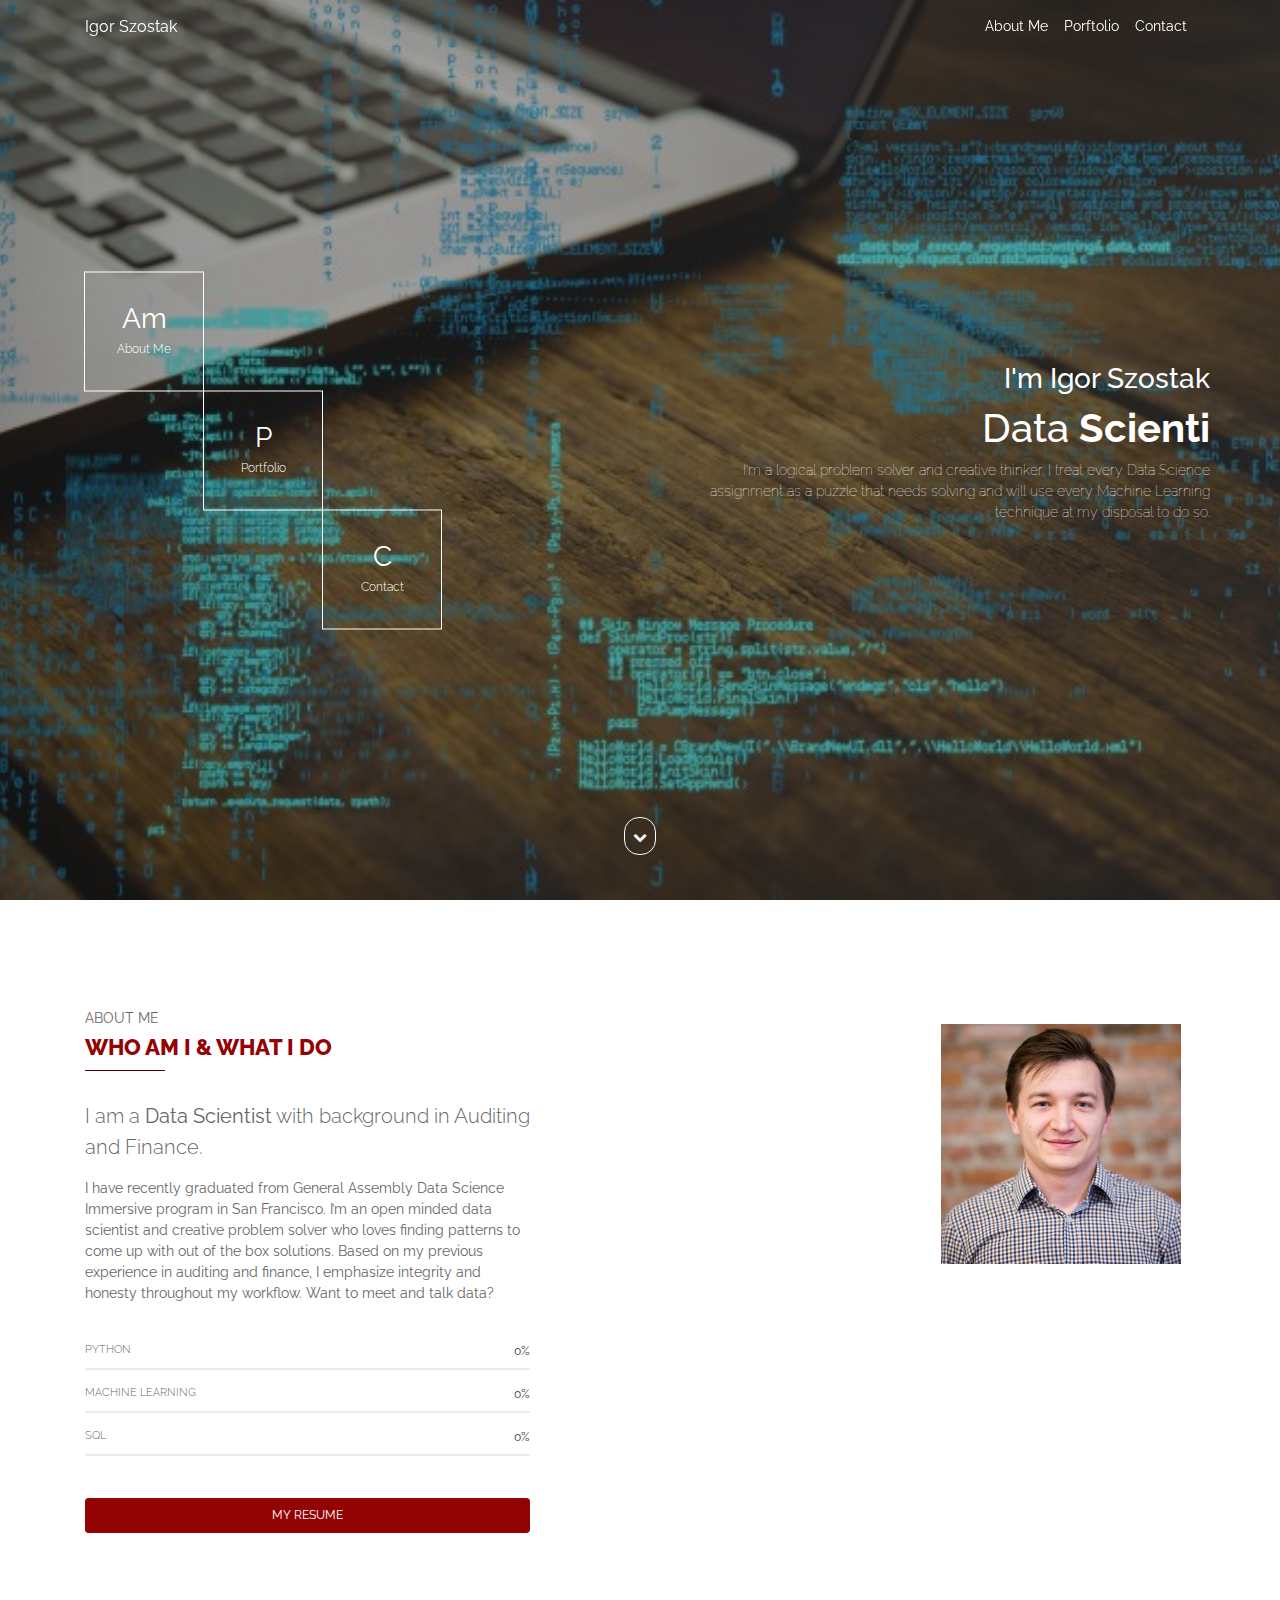
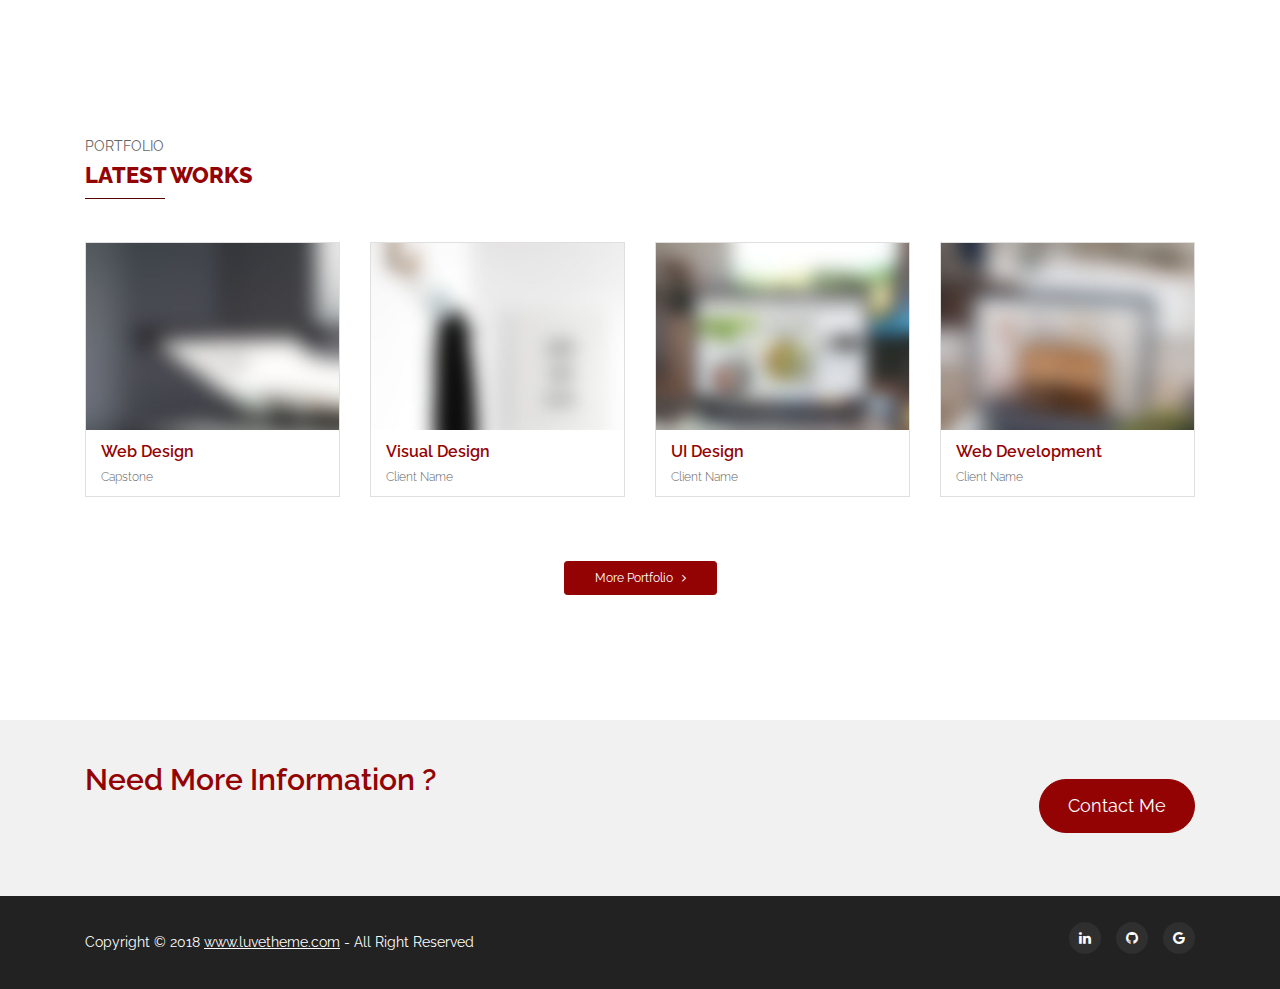
==== index.html @ becaedd1 "Initial commit" ====
<!DOCTYPE html>
<html lang="en">
    <head>
        <meta charset="utf-8">

        <!-- Always force latest IE rendering engine (even in intranet) & Chrome Frame Remove this if you use the .htaccess -->
        <meta http-equiv="X-UA-Compatible" content="IE=edge">

        <title>Homepage Personal - LUVEFOLIO</title>
        <meta name="description" content="Multipurpose Portfolio Template - Luvefolio">
        <meta name="author" content="luvetheme">

        <meta name="viewport" content="width=device-width, initial-scale=1.0">

        <!-- LOAD GOOGLE FONT -->
        <link href="https://fonts.googleapis.com/css?family=Raleway:300,500,700" rel="stylesheet">

        <!-- Load Vendor Plugin -->
        <link rel="stylesheet" href="./vendors/font-awesome/css/font-awesome.min.css" type="text/css" media="all" />
        <link rel="stylesheet" href="./vendors/lineicons/lineicons.css" type="text/css" media="all" />

        <link rel="stylesheet" href="./vendors/bootstrap/css/bootstrap.min.css" type="text/css" media="all" />
        <link rel="stylesheet" href="./vendors/owlcarousel/assets/owl.carousel.min.css" type="text/css" media="all" />
        <link rel="stylesheet" href="./vendors/owlcarousel/assets/owl.theme.default.min.css" type="text/css" media="all" />

        <!-- Main Styles -->
        <link rel="stylesheet" href="./assets/css/styles.css" type="text/css" media="all" />

        <!-- Replace favicon.ico & apple-touch-icon.png in the root of your domain and delete these references -->
        <link rel="shortcut icon" href="/favicon.ico">
        <link rel="apple-touch-icon" href="/apple-touch-icon.png">
    </head>

    <body>
        <!-- Navigation -->
        <nav class="navscroll navbar navbar-expand-lg bg-transparent fixed-top" data-bgunscroll="bg-transparent" data-bgscroll="bg-default">

            <div class="container">
                <a class="navbar-brand" href="index.html">Igor Szostak</a>
                <button class="navbar-toggler" type="button">
                    <span class="fa fa-bars"></span>
                </button>

                <div id="mainMenu" class="collapse navbar-collapse justify-content-end">
                    <ul class="navbar-nav">
                        <li class="nav-item">
                            <a href="personal-about.html" class="nav-link">About Me</a>
                        </li>

                        <!-- <li class="nav-item dropdown">
                            <a class="nav-link" href="#">Blog</a>
                            <div class="dropdown-content">
                                <ul class="submenu">
                                    <li><a href="personal-blog-grid.html">Grid</a></li>
                                    <li><a href="personal-blog-fullwidth.html">Blog Detail Fullwidth</a></li>
                                    <li><a href="personal-blog-detail.html">Blog Detail Sidebar</a></li>
                                </ul>
                            </div>
                        </li> -->
                        <li class="nav-item dropdown">
                            <a class="nav-link" href="#">Porftolio</a>
                            <div class="dropdown-content">
                                <ul class="submenu">
                                    <li><a href="personal-portfolio-grid.html">Grid</a></li>
                                    <li><a href="personal-portfolio-stock-price.html">Portfolio Detail</a></li>
                                </ul>
                            </div>
                        </li>
                        <!-- <li class="nav-item dropdown">
                            <a class="nav-link" href="#">Pages</a>
                            <div class="dropdown-content">
                                <ul class="submenu">
                                    <li><a href="personal-index.html">Developer</a></li>
                                    <li><a href="photographer-index.html">Photography</a></li>
                                    <li><a href="corporate-index">Corporate</a></li>
                                </ul>
                            </div>
                        </li> -->
                        <li class="nav-item">
                            <a href="personal-contact.html" class="nav-link">Contact</a>
                        </li>
                    </ul>

                </div>
            </div>
        </nav>
        <!-- End Navigation -->

        <div id="hero" class="static-background herohome">
            <div class="container" data-parallax="true">
                <div class="box-nav-wrapper onepage">
                    <div class="box">
                        <a href="#about">
                            <span>Am</span>
                            <span class="small">About Me</span>
                        </a>
                    </div>
                    <div class="box blank"></div>
                    <div class="box blank"></div>
                    <div class="box blank"></div>
                    <!-- <div class="box">
                        <a href="#latestblog">
                            <span>B</span>
                            <span class="small">Blog</span>
                        </a>
                    </div> -->
                    <div class="box">
                        <a href="#portfolio">
                            <span>P</span>
                            <span class="small">Portfolio</span>
                        </a>
                    </div>
                    <div class="box blank"></div>
                    <!-- <div class="box">
                        <a href="#testimonials">
                            <span>T</span>
                            <span class="small">Testimonials</span>
                        </a>
                    </div> -->
                    <div class="box blank"></div>
                    <div class="box blank"></div>
                    <div class="box">
                        <a href="personal-contact.html">
                            <span>C</span>
                            <span class="small">Contact</span>
                        </a>
                    </div>
                </div>

                <div class="hero-text">
                    <h3>I'm Igor Szostak</h3>
                    <h1>Data <strong><span class="typing" data-typed1="Scientist" data-typed2="Analyst" data-looping="1"></span></strong></h1>
                    <p>
                        I'm a logical problem solver and creative thinker. I treat every Data Science assignment
                        as a puzzle that needs solving and will use every Machine Learning technique at my disposal to do so.
                    </p>
                </div>
                <div class="scroll-down">
                    <i class="fa fa-chevron-down"></i>
                </div>

            </div>
        </div>

        <div id="about" class="section about-home">
			<div class="spacing-15"></div>
            <div class="container">
                <div class="row">
                    <div class="col-md-5">
                        <h3 class="section-title">
                            <span class="subtitle">
                                About Me
                            </span>
                            Who am i & What I Do</h3>
                        <div class="section-text">
                            <p class="highlight">
                                I am a <strong>Data Scientist</strong> with background in Auditing and Finance.
                            </p>
                            <p>
                                I have recently graduated from General Assembly Data Science Immersive program in San Francisco.
                                I’m an open minded data scientist and creative problem solver who loves finding patterns to come up
                                with out of the box solutions. Based on my previous experience in auditing and finance,
                                I emphasize integrity and honesty throughout my workflow. Want to meet and talk data?
                            </p>
                        </div>

                        <div class="specialties">

                            <div class="hello-progressbar">
                                <div class="lbl">
                                    Python
                                </div>
                                <div class="progress">
                                    <div class="progress-bar" role="progressbar" aria-valuenow="70" aria-valuemin="0" aria-valuemax="100">
                                        <span class="progress-value">0%</span>
                                    </div>
                                </div>
                            </div>

                            <div class="hello-progressbar">
                                <div class="lbl">
                                    Machine Learning
                                </div>
                                <div class="progress">
                                    <div class="progress-bar" role="progressbar" aria-valuenow="50" aria-valuemin="0" aria-valuemax="100">
                                        <span class="progress-value">0%</span>
                                    </div>
                                </div>
                            </div>

                            <div class="hello-progressbar">
                                <div class="lbl">
                                    SQL
                                </div>
                                <div class="progress">
                                    <div class="progress-bar" role="progressbar" aria-valuenow="65" aria-valuemin="0" aria-valuemax="100">
                                        <span class="progress-value">0%</span>
                                    </div>
                                </div>
                            </div>
                        </div>
                        <div class="spacing-10"></div>
                        <div class="more text-center">
                            <a href="personal-about.html" class="btn btn-primary btn-block btn-sm">MY RESUME</a>
                        </div>
                    </div>

                    <div class="col-md-7">
                        <div class="profile-image">
                            <img src="assets/images/img-profile.jpg" alt="Igor Szostak" />
                        </div>
                    </div>
                </div>
            </div>
			<div class="spacing-15"></div>
        </div>

        <!-- <div id="services" class="section services-home">
            <div class="container">
                <h3 class="section-title">
                    <span class="subtitle">
                        Services
                    </span>
                    My Expertise
                </h3>
                <div class="row">
                    <div class="col-md-3">
                        <div class="ic-with-text ic-horizontal">
                            <div class="ic-wrap">
                                <i class="icon-browser"></i>
                            </div>
                            <div class="ic-text">
                                <h5 class="ic-title">Wireframing</h5>
                                <p class="ic-description">
                                    Lorem ipsum dolLorem ipsum do amet, dolores percipitur.
                                </p>
                            </div>
                        </div>
                    </div>

                    <div class="col-md-3">
                        <div class="ic-with-text ic-horizontal">
                            <div class="ic-wrap">
                                <i class="icon-tools"></i>
                            </div>
                            <div class="ic-text">
                                <h5 class="ic-title">Design</h5>
                                <p class="ic-description">
                                    Lorem ipsum dolLorem ipsum do amet, dolores percipitur.
                                </p>
                            </div>
                        </div>
                    </div>


                    <div class="col-md-3">
                        <div class="ic-with-text ic-horizontal">
                            <div class="ic-wrap">
                                <i class="icon-laptop"></i>
                            </div>
                            <div class="ic-text">
                                <h5 class="ic-title">Programming</h5>
                                <p class="ic-description">
                                    Lorem ipsum dolLorem ipsum do amet, dolores percipitur.
                                </p>
                            </div>
                        </div>
                    </div>

                    <div class="col-md-3">
                        <div class="ic-with-text ic-horizontal">
                            <div class="ic-wrap">
                                <i class="icon-linegraph"></i>
                            </div>
                            <div class="ic-text">
                                <h5 class="ic-title">Optimization</h5>
                                <p class="ic-description">
                                    Lorem ipsum dolLorem ipsum do amet, dolores percipitur.
                                </p>
                            </div>
                        </div>
                    </div>
                </div>
            </div>
        </div> -->

        <div id="portfolio" class="section portfolio-home">
            <div class="container">
                <h3 class="section-title">
                    <span class="subtitle">
                        Portfolio
                    </span>
                    Latest Works
                </h3>
                <div class="spacing-10"></div>
                <div class="row">
                    <div class="col-md-3">
                        <div class="portfolio-item">
                            <div class="card">
                                <div class="card-img-top">
                                    <img src="assets/images/portfolio/portfolio-1.jpg"  alt="Your Project Name" />
                                    <div class="card-overlay">
                                        <a href="https://github.com/bliskonieba/bliskonieba.github.io/blob/master/Technical%20report.ipynb" class="btn btn-rounded btn-default btn-sm"><i class="fa fa-link"></i></a>
                                    </div>
                                </div>

                                <div class="card-body">
                                    <div class="card-title"><a href="#">Web Design</a></div>
                                    <div class="card-subtitle">Capstone</div>
                                </div>

                            </div>
                        </div>
                    </div>
                    <div class="col-md-3">
                        <div class="portfolio-item">
                            <div class="card">
                                <div class="card-img-top">
                                    <img src="assets/images/portfolio/portfolio-2.jpg"  alt="Your Project Name" />
                                    <div class="card-overlay">
                                        <a href="#" class="btn btn-rounded btn-default btn-sm"><i class="fa fa-link"></i></a>
                                    </div>
                                </div>

                                <div class="card-body">
                                    <div class="card-title"><a href="#">Visual Design</a></div>
                                    <div class="card-subtitle">Client Name</div>
                                </div>

                            </div>
                        </div>
                    </div>
                    <div class="col-md-3">
                        <div class="portfolio-item">
                            <div class="card">
                                <div class="card-img-top">
                                    <img src="assets/images/portfolio/portfolio-3.jpg"  alt="Your Project Name" />
                                    <div class="card-overlay">
                                        <a href="#" class="btn btn-rounded btn-default btn-sm"><i class="fa fa-link"></i></a>
                                    </div>
                                </div>

                                <div class="card-body">
                                    <div class="card-title"><a href="#">UI Design</a></div>
                                    <div class="card-subtitle">Client Name</div>
                                </div>

                            </div>
                        </div>
                    </div>
                    <div class="col-md-3">
                        <div class="portfolio-item">
                            <div class="card">
                                <div class="card-img-top">
                                    <img src="assets/images/portfolio/portfolio-4.jpg"  alt="Your Project Name" />
                                    <div class="card-overlay">
                                        <a href="#" class="btn btn-rounded btn-default btn-sm"><i class="fa fa-link"></i></a>
                                    </div>
                                </div>

                                <div class="card-body">
                                    <div class="card-title"><a href="#">Web Development</a></div>
                                    <div class="card-subtitle">Client Name</div>
                                </div>
                            </div>
                        </div>
                    </div>
                </div>
                <div class="spacing-20"></div>
                <div class="d-flex justify-content-center">
                    <a href="" class="btn btn-primary btn-sm">More Portfolio &nbsp; <i class="fa fa-angle-right"></i></a>
                </div>
            </div>
        </div>

        <!-- <div id="fact" class="section section-bg-image funfactbackground">
            <div class="container">
                <div class="row">
                    <div class="col-md-3 col-6">
                        <div class="fact-item">
                            <div class="factnum">
                                3200
                            </div>
                            <div class="factlbl">
                                Projects Done
                            </div>
                        </div>
                    </div>
                    <div class="col-md-3 col-6">
                        <div class="fact-item">
                            <div class="factnum">
                                3200
                            </div>
                            <div class="factlbl">
                                Happy Clients
                            </div>
                        </div>
                    </div>
                    <div class="col-md-3 col-6">
                        <div class="fact-item">
                            <div class="factnum">
                                420
                            </div>
                            <div class="factlbl">
                                Playing Dota
                            </div>
                        </div>
                    </div>
                    <div class="col-md-3 col-6">
                        <div class="fact-item">
                            <div class="factnum">
                                198
                            </div>
                            <div class="factlbl">
                                Cup of Coffee
                            </div>
                        </div>
                    </div>
                </div>
            </div>
        </div> -->


        <!-- <div id="testimonials" class="section">
            <div class="container">
                <h3 class="section-title text-center">
                    <span class="subtitle">
                        Testimonials
                    </span>
                    What People Say About Me ?
                </h3>
                <div class="row">
                    <div class="col-md-12">
                        <div class="t-wrapper">
                            <div class="t-slide owl-carousel owl-theme">
                                <div class="t-item">
                                    <figure class="t-avatar">
                                        <img src="assets/images/testimonials/avatar1.jpg" alt="Testimonial" />
                                    </figure>

                                    <blockquote>
                                        <p>
                                            Sed ut perspiciatis unde omnis iste natus error sit voluptatem accusantium doloremque laudantium,
                                            totam rem aperiam, eaque ipsa quae ab illo inventore veritatis et quasi architecto beatae vitae.
                                        </p>
                                    </blockquote>

                                    <div class="t-desc">
                                        <span class="t-name">Don Jone</span> -
                                        <a href="#">Company</a>
                                    </div>
                                </div>
                                <div class="t-item">
                                    <figure class="t-avatar">
                                        <img src="./assets/images/testimonials/avatar2.jpg" alt="Testimonial" />
                                    </figure>
                                    <blockquote>
                                        <p>
                                            Dicta sunt explicabo.
                                            Nemo enim ipsam voluptatem quia voluptas sit aspernatur aut odit aut fugit.
                                        </p>
                                    </blockquote>

                                    <div class="t-desc">
                                        <span class="t-name">Dwayn Han</span> -
                                        <a href="#">Company</a>
                                    </div>
                                </div>
                                <div class="t-item">
                                    <figure class="t-avatar">
                                        <img src="./assets/images/testimonials/avatar3.jpg" alt="Testimonial" />
                                    </figure>
                                    <blockquote>
                                        <p>
                                            nisi ut aliquid ex ea commodi consequatur? Quis autem vel eum iure reprehenderit qui
                                            in ea voluptate velit esse quam nihil molestiae consequatur,
                                            vel illum qui dolorem eum fugiat quo voluptas nulla pariatur
                                        </p>
                                    </blockquote>

                                    <div class="t-desc">
                                        <span class="t-name">Katrene J</span> -
                                        <a href="#">Company</a>
                                    </div>
                                </div>
                                <div class="t-item">
                                    <figure class="t-avatar">
                                        <img src="./assets/images/testimonials/avatar4.jpg" alt="Testimonial" />
                                    </figure>
                                    <blockquote>
                                        <p>
                                            architecto beatae vitae dicta sunt explicabo. Nemo enim ipsam voluptatem
                                            quia voluptas sit aspernatur aut odit aut fugit,
                                            sed quia consequuntur magni.
                                        </p>
                                    </blockquote>

                                    <div class="t-desc">
                                        <span class="t-name">Jane Dre</span> -
                                        <a href="#">Company</a>
                                    </div>
                                </div>
                                <div class="t-item">
                                    <figure class="t-avatar">
                                        <img src="./assets/images/testimonials/avatar5.jpg" alt="Testimonial" />
                                    </figure>
                                    <blockquote>
                                        <p>
                                            sed quia non numquam eius modi tempora incidunt ut labore et
                                            dolore magnam aliquam quaerat voluptatem. Ut enim ad minima veniam.
                                        </p>
                                    </blockquote>
                                    <div class="t-desc">
                                        <span class="t-name">Hayek S</span> -
                                        <a href="#">Company</a>
                                    </div>
                                </div>
                            </div>
                        </div>
                    </div>
                </div>
            </div>
        </div> -->

        <!-- <div id="latestblog" class="section">
            <div class="container">
                <h3 class="section-title">
                    <span class="subtitle">
                        Blog
                    </span>
                    Journal &amp; Tutorials
                </h3>
                <div class="spacing-15"></div>
                <div class="row">
                    <div class="col-md-4">
                        <div class="article-item">
                            <div class="card">
                                <div class="card-img-top">
                                    <img src="./assets/images/blog/blog1.jpg" alt="Title Blog"  />
                                </div>
                                <div class="card-body">
                                    <div class="card-title">
                                        <a href="personal-blog-detail.html">10 Tips For Better UI Design</a>
                                    </div>
                                    <div class="card-text">
                                        Lorem Ipsum is simply dummy text of the printing and typesetting industry. Lorem Ipsum standard dummy
                                    </div>
                                    <div class="card-meta">
                                        <div class="card-date-article">
                                            <i class="fa fa-calendar"></i>
                                            February 5, 2018
                                        </div>
                                        <div class="card-category-article">
                                            <a href="#"> <i class="fa fa-folder-open"></i> Journal</a>
                                        </div>
                                    </div>
                                </div>
                            </div>
                        </div>
                    </div>
                    <div class="col-md-4">
                        <div class="article-item">
                            <div class="card">
                                <div class="card-img-top">
                                    <img src="./assets/images/blog/blog2.jpg" alt="Title Blog" />
                                </div>
                                <div class="card-body">
                                    <div class="card-title">
                                        <a href="personal-blog-detail.html">How To Build Stunning Website</a>
                                    </div>
                                    <div class="card-text">
                                        Lorem Ipsum is simply dummy text of the printing and typesetting industry. Lorem Ipsum standard dummy
                                    </div>
                                    <div class="card-meta">
                                        <div class="card-date-article">
                                            <i class="fa fa-calendar"></i>
                                            February 5, 2018
                                        </div>
                                        <div class="card-category-article">
                                            <a href="#"> <i class="fa fa-folder-open"></i> Tutorial</a>
                                        </div>
                                    </div>
                                </div>
                            </div>
                        </div>
                    </div>
                    <div class="col-md-4">
                        <div class="article-item">
                            <div class="card">
                                <div class="card-img-top">
                                    <img src="./assets/images/blog/blog3.jpg" alt="Title Blog" />
                                </div>
                                <div class="card-body">
                                    <div class="card-title">
                                        <a href="personal-blog-detail.html">Wireframing Tools For Designer</a>
                                    </div>
                                    <div class="card-text">
                                        Lorem Ipsum is simply dummy text of the printing and typesetting industry. Lorem Ipsum standard dummy
                                    </div>
                                    <div class="card-meta">
                                        <div class="card-date-article">
                                            <i class="fa fa-calendar"></i>
                                            February 5, 2018
                                        </div>
                                        <div class="card-category-article">
                                            <a href="personal-blog-detail.html"> <i class="fa fa-folder-open"></i> Journal</a>
                                        </div>
                                    </div>
                                </div>
                            </div>
                        </div>
                    </div>
                </div>
                <div class="spacing-15"></div>
                <div class="d-flex justify-content-center">
                    <a href="personal-blog-grid.html" class="btn btn-primary btn-sm">More Blog &nbsp; <i class="fa fa-angle-right"></i></a>
                </div>

            </div>
        </div> -->
        <div id="footer">
            <div class="cta-section">
                <div class="container">
                    <div class="cta-text">
                        <h3 class="cta-title">
                            Need More Information ?
                        </h3>
                        <p class="cta-desc">

                        </p>
                    </div>
                    <div class="cta-action">
                        <a href="personal-contact.html" class="btn btn-rounded btn-primary btn-lg"> Contact Me</a>
                    </div>
                </div>
            </div>
            <div class="bottom-footer">
                <div class="container">
                    <div class="row">
                        <div class="col-md-6">
                            <p class="copyright">
                                Copyright &copy; 2018 <a href="http://www.luvetheme.com">www.luvetheme.com</a> - All Right Reserved
                            </p>
                        </div>
                        <div class="col-md-6 d-flex justify-content-end">
                            <ul class="social">
                                <li><a href="https://www.linkedin.com/in/igor-szostak/"><i class="fa fa-linkedin"></i></a>
                                <li><a href="https://github.com/bliskonieba"><i class="fa fa-github"></i></a>
                                <li><a href="mailto:igor.szostak@gmail.com"><i class="fa fa-google"></i></a>
                            </ul>
                        </div>
                    </div>
                </div>
            </div>
        </div>

        <script src="./vendors/jquery-3.2.1.min.js"></script>
        <script src="./vendors/bootstrap/js/bootstrap.min.js"></script>
        <script src="./vendors/jquery.waypoints.min.js"></script>
        <script src="./vendors/jquery.counterup.min.js"></script>
        <script src="./vendors/owlcarousel/owl.carousel.min.js"></script>
        <script src="./vendors/typed.js"></script>
        <script src="./assets/js/luvefolio.js"></script>

    </body>
</html>
---- assets/css/styles.css ----
/*
 * The Portfolio - Minimal HTML Portfolio Template
 * Version : 1.0.0
 * Author : luvetheme

 STYLE INDEX
 * 1. GENERAL STYLE
 *      1.1 Spacing & Margin
 *      1.2 Button Styles
 * 2. NAVIGATION
 * 3. HERO IMAGE BANNER
 * 4. SECTION 
 * 5. UTILITY (Progress Bar, Tabs, Cards, Form Control)
 * 6. FUN FACT
 * 7. TESTIMONIAL
 * 8. Portfolio & Article Grid 
 *      8.1 Portfolio Nav Filter
 * 9. PAGE
 *      9.1 Milestones Slideshow
 * 10. SIDEBAR
 * 11. FOOTER
 */


/* 1. GENERAL */
html{
    position:relative;
    min-height:100%;
}

body{	
    font-size:14px;
    font-family:"Raleway", sans-serif;
    -webkit-font-smoothing: antialiased;
    -moz-osx-font-smoothing: grayscale;
    color:#666666;
    margin-bottom:309px;
}
a{	
    color:#930303;
    transition:all .3s ease-in-out;
}
a:hover{
    text-decoration:none !important;
    color:#550101;
}

.more{
    margin-top:15px;
    margin-bottom:15px;
}


/* 1.1 Spacing & Margin */
[class^="spacing-"], [class*="spacing-"]{
    display:block;
    clear:both;
}
.spacing-5{
    padding:5px;
}
.spacing-10{
    padding:10px;
}

.spacing-15{
    padding:15px;
}

.spacing-20{
    padding:20px;
}

.spacing-25{
    padding:25px;
}

/* 1.2 Button Styles */
.btn{
    outline:none;
    border-color:transparent;
    padding:7px 19px;
    font-weight:400;
    margin-bottom:5px;
}

.btn-link.primary{
    color:#930303;
}
.btn-primary{
    background-color:#930303;
    border-color:#930303;
}
.btn-primary:hover,
.btn-primary:active,
.btn-primary:focus,
.btn-primary:active:focus,
.btn-primary.active{
    background-color:#550101 !important;
    border-color:#550101;
}

.btn-sm{
    padding:.45rem 1.875rem;
    font-size:.75rem;
}
.btn-lg{
    padding:.75rem 1.75rem;
    font-size:1.15rem;
}
.btn-default{
    background-color:#FFFFFF;
    color:#666666;
}
.btn-default:hover,
.btn-default:active,
.btn-default:focus,
.btn-default:active:focus,
.btn-default.active{
    background-color:#e0e0e0;
    border-color:#e0e0e0;
    color:#930303;
}
.btn-rounded{
    border-radius:30px;
}
.bnt.disabled, 
.owl-prev.disabled, 
.owl-next.disabled{
    border-color:#646464 !important;
    color:#646464 !important;
    pointer-events: none !important;
}

/* 2. NAVIGATION */
.navscroll{
    transition:all .1s ease-in;
    -webkit-transition:all .1s ease-in;
}
.navbar-nav.bg-transparent{
    padding:15px;
}
.navbar .navbar-brand, 
.navbar .navbar-brand:focus, 
.navbar .navbar-brand:hover{
    color:#FFFFFF;
    font-size:.975rem;
}
.navbar-toggler{
    color:#FFF;
}
.navbar-nav .nav-link{
    color:#FFFFFF;
    box-sizing:border-box;
    position:relative;
}
.navbar-nav .nav-link:after{
    content:" ";
    position:absolute;
    bottom:0;
    left:0;
    width:100%;
    height:1px;
    display:block;	
    transition:transform .3s ease-in-out;
    transform:scaleX(0);
    -webkit-transform:scaleX(0);
    transform-origin:0 50%;
}
.navbar-nav .nav-link.disabled{
    color:#f5f5f5;
}
.navbar-nav .nav-item:not(.dropdown) .nav-link:hover:after{
    background-color:#FFFFFF;
    transform:scaleX(1);
    -webkit-transform:scaleX(1);
}
.navbar-nav .nav-item.dropdown{
    position:relative;
}
.navbar-nav .nav-item.dropdown .dropdown-content {
    position:absolute;	
    display:none;
    left:0;
    padding-top:1em;
}

.navbar-nav .nav-item.dropdown .dropdown-content  .submenu{	
    padding-left:0;
    list-style:none;
    min-width:180px;
    background-color:#FFFFFF;
    border-top:2px solid #550101;	
}

.navbar-nav .nav-item.dropdown .dropdown-content >.submenu > li{
    display:block;
}
.navbar-nav .nav-item.dropdown .dropdown-content > .submenu > li > a{
    padding:10px;
    display:block;
}
.navbar-nav .nav-item.dropdown .dropdown-content > .submenu > li > a:hover{
    background-color:#550101;
    color:#FFFFFF;
}

.navbar-nav .nav-item.dropdown:hover > .dropdown-content{
    display:block;
}
.navbar-nav.isScroll{

}
.navbar.with-shadow{
    -webkit-box-shadow: 0px 2px 7px -3px rgba(0,0,0,0.25);
    box-shadow: 0px 2px 7px -3px rgba(0,0,0,0.25);
}

.navbar.bg-default{
    border:none;	
    background-color:rgba(147, 3, 3, 1);
}
.navbar.isScroll{
    padding:15px; 
}
.navbar.bg-default .navbar-brand,
.navbar.bg-default .navbar-brand:focus,
.navbar.bg-default .navbar-brand:hover{
    color:#FFFFFF;
}
.navbar.bg-default  .navbar-nav .nav-link{
    color:#FFFFFF !important;
}

/* 3. HERO IMAGE BANNER */
#hero{
    width:100vw;
    height:100vh;
    max-height:1170px;
    position:relative;
    width:100%;
    overflow:hidden;
}
#hero:before{
    content:"";
    position:absolute;
    width:100%;
    height:100%;
    top:0;
    left:0;
    z-index:3;
    background-color:rgba(0,0,0,0.350);
}
#hero > .container{
    position:relative;
    height:100%;
    z-index:5;
}
#hero.static-background{
    background-size:cover;
    background-repeat:no-repeat;
    background-position: 50% 0;    
    transition: 0s linear;
    transition-property: background-position;
    -webkit-transition-property:background-position;
}
#hero .hero-text{
    position:absolute;
    right:0;
    top:50%;
    transform:translateY(-50%);
    -webkit-transform:translateY(-50%);
    max-width:520px;
    text-align:right;
    color:#FFF;
    z-index:5;
}
#hero .hero-text p{
    font-weight:100;
}
#hero .hero-text h1{
    margin-top:0;
}
#hero .scroll-down{
    width:32px;
    height:38px;
    line-height:38px;
    border-radius:15px;
    border:1px solid #FFFFFF;
    color:#FFFFFF;
    text-align:center;
    position:absolute;
    left:0;
    right:0;
    margin-left:auto;
    margin-right:auto;
    bottom:5%;
    z-index:5;	
}
#hero.hero-page{
    max-height:280px;
}
#hero.hero-page .hero-text{
    position:absolute;
    left:0;
    width:100%;
    max-width:1170px;
    text-align:left;
    padding-left:15px;
    padding-right:15px;
}

#hero.herohome, #hero.hero-page{
    background-image:url(../images/hero-image.jpg);
}

ul.breadcrumbs{
    list-style:none;
    padding-left:0;
    margin-bottom:0;
    color:#F5F5F5;
}

ul.breadcrumbs > li{
    display:inline-block;
    padding-right:5px;
    padding-top:5px;
    padding-bottom:10px;
    vertical-align:middle;
    font-weight:300;
}
ul.breadcrumbs > li > a{
    color:#F5F5F5;
}
.box-nav-wrapper{
    position:absolute;
    max-width:360px;
    top:50%;
    transform:translateY(-50%);
    -webkit-transform:translateY(-50%);
    z-index:5;
}
.box-nav-wrapper > .box{
    border:1px solid #FFF;
    width:120px;
    height:120px;
    float:left;
    box-sizing:border-box;
    margin-left:-1px;
    margin-bottom:-1px;
    position:relative;
}
.box-nav-wrapper > .box:not(.blank):after{
    content:"";
    position:absolute;
    top:0;
    left:0;
    width:100%;
    height:100%;
    background-color:rgba(255,255,255,.5);	
    transform:scaleX(0);
    -webkit-transform:scaleX(0);	
    transform-origin: 50%;
    -webkit-transform-origin: 50%;	
    transition:transform .3s ease-in-out;	
    -webkit-transition:transform .3s ease-in-out;	
    z-index:-1;
}
.box-nav-wrapper > .box:not(.blank):hover:after{
    transform:scaleX(1);
    -webkit-transform:scaleX(1);
}
.box-nav-wrapper > .box.blank{
    border-color:transparent;
}
.box-nav-wrapper > .box > a{
    box-sizing:border-box;
    display:block;
    color:#FFF;
    padding-top:1.8em;
    text-align:center;
    height:100%;
    position:relative;
}

.box-nav-wrapper > .box > a > span{
    display:block;
}
.box-nav-wrapper > .box > a > span:first-child{
    font-size:28px;
}
.box-nav-wrapper > .box > a > span:last-child{
    font-weight:300;
    font-size:12px;
}

/* 4. SECTION */
.highlight{
    font-weight:300;
    font-size:1.275rem;
    margin-bottom:15px;
    margin-top:15px;
}
.section{
    padding:5rem 0;
}
.section-title{
    font-size:1.375rem;
    font-weight:800;
    text-transform:uppercase;
    color:#930303;
    padding-bottom:15px;
}
.section-title .subtitle{
    display:block;
    font-size:.65em;
    color:#666666;
    font-weight:400;
    margin-bottom:7px;
}
.section-title:after{
    content:"";
    margin-top:.45em;
    display:block;
    height:1px;
    max-width:80px;			
    background: rgba(85,1,1,1);
}
.section-title.text-center:after{
    margin:0 auto;
    margin-top:.45em;
}
.section.section-bg-image{
    background-size:cover;
    background-attachment:fixed;
    background-repeat:no-repeat;
    background-position:50% 50%;
}

.profile-image{
    padding:.875rem;
    display:flex;
    -webkit-box-pack: end;
    -ms-flex-pack: end;
    justify-content: flex-end;
}
.profile-image > img{
    max-width:100%;
    display:block;
}
#about .specialties{
    padding:.5em 0;
}
#services.services-home .section-title{
    margin-bottom:1em;
    margin-top:1em;
}
#services.services-home, #fact, #testimonials.section{
    background-color:#f1f1f1;
}
#fact.section{
    padding:2.5em 0;
}

.funfactbackground{
    background-image:url(../images/fact-background.jpg);
}
/* 5. UTILITY */
/* 5.1 PROGRESS BAR */
.hello-progressbar{
    margin-top:15px;
    position:relative;

}
.hello-progressbar .progress{
	height:2px;
}
.hello-progressbar .lbl{
    text-transform:uppercase;
    font-size:.6750rem;
    font-weight:300;
    margin-bottom:10px;
}
.hello-progressbar .progress-bar{
    background-color:rgb(147, 3, 3);
    transition-duration: .8s; 
    -webkit-transition-duration: .8s; 
    width:0;
}
.hello-progressbar .progress-bar > span{
    position:absolute;
    right:0;
    top:0;
    color:#33312d;
}

/* 5.2 Icon Text */
.ic-with-text{
    position:relative;
    margin-bottom:15px;
    border-radius:5px;

}
.ic-with-text.ic-horizontal{
    padding:15px 10px;
    transition:transform .3s ease-in-out, box-shadow .5s ease-in-out;
}

.ic-with-text.ic-horizontal .ic-wrap{
    top:15px;
    left:5px;
}

.ic-with-text .ic-wrap{
    max-width:60px;
    width:100%;
    font-size:28px;
    position:absolute;
    left:0;
    top:0;
    text-align:center;
    color:#930303;
}

.ic-with-text .ic-text .ic-title{
    font-size:18px;
    display:block;
    vertical-align:middle;
    padding:.375em 0;
    margin-bottom:10px;
    font-weight:400;
}
.ic-with-text .ic-text .ic-description{
    font-size:14px;
    font-weight:300;

}
.ic-with-text .ic-text{
    padding-left:3.775em;
}


/* 5.3 Cards */
.card{
    border-radius:0;
    overflow:hidden;
}
.card-img-top{
    border-radius:0;
}
.card-img-top > img{
    max-width:100%;
    display:block;
    border-radius:0;
}

/* 5.4 FORM CONTROL */
.form-control{
    border-radius:0;
    -webkit-border-radius:0;
    font-size:12px;
    border-color:transparent;
    border-bottom:1px solid #a1a1a1;
}
.input-group .btn{
    margin-bottom:0 !important;
}

.form-control:focus,
.form-control:active,
.form-control.active,
.btn:active, .btn:focus, .btn.active{
    box-shadow: none !important;

}
.form-control:focus,
.form-control:active,
.form-control.active{

    border-color:transparent;
    border-bottom-color:#930303 !important;

}
.form-control:focus + .input-group-append > .btn,
.form-control:focus + .input-group-append > .btn:hover,
.form-control:focus + .input-group-append > .btn:active,
.form-control:focus + .input-group-append > .btn:focus{
    color:#930303 !important;
    border-bottom-color:#930303 !important;
}
.input-group .input-group-append .btn{
    background-color:transparent;
    border-color:transparent;
    border-bottom-color: #a1a1a1;
    border-bottom-right-radius: 0;
    border-top-right-radius: 0;
    color:#a1a1a1;
}
.input-group .input-group-append .btn:hover,
.input-group .input-group-append .btn:active,
.input-group .input-group-append .btn:focus{
    background-color:transparent !important;
    border-color:transparent !important;
    color:#930303;
    border-bottom-color: #a1a1a1 !important;
}

/* 5.5 Pagination */
#pagination{
    padding:1.5em;
}

ul.pagination > li{
    margin-left:5px;
    margin-right:5px;
}
ul.pagination > li > a.page-link{
    border-radius:50% !important;
    -webkit-border-radius:50% !important;
    width:32px;
    height:32px;
    padding:0;
    text-align:center;
    line-height:30px;
    color:#930303;
    border-color:#930303;
}	

/* Owl Carousel */
.owl-theme .owl-nav [class*="owl-"]{
    background-color:transparent;
    width:32px;
    height:32px;
    border:1px solid #930303;
    color:#930303;
}
.owl-theme .owl-nav [class*="owl-"]:hover{
    color:#FFFFFF;
    border-color:1px solid #550101;
    background-color:#550101;
}

.owl-item .portfolio-item  > .card:hover,  .owl-item .article-item > .card:hover{
    box-shadow:none !important;
}

/* 6. Fun Fact */
.fact-item{
    text-align:center;
    padding:1.5em;
    color:#F3f3f3;
}
.fact-item .factnum{
    font-size:2.75rem;
    font-weight:600;
    line-height:1.975em;
}
.fact-item .factlbl{
    font-weight:300;
    font-size:.95rem;
}



/* 7. TESTIMONIAL */
.t-wrapper{
    padding:1.5em 0;
    max-width:720px;
    width:100%;
    margin:0 auto;
}
.t-item{
    padding:1em;
    position:relative;
    text-align:center;
}
.t-item blockquote{
    padding:1.5rem;
    display:block;
    font-size:1.1rem;
    position:relative;
}
.t-item blockquote p{
    margin-bottom:0;
}

.t-item .t-avatar{
    width:80px;
    height:80px;
    overflow:hidden;
    border-radius:50%;
    margin:0 auto;
}
.t-item .t-name{
    font-weight:600;
}


/* 8. Portfolio & Article Grid */
.portfolio-item, .article-item{
    margin-bottom:1.5rem;
}

.portfolio-item  > .card, .article-item > .card{
    position:relative;
    transition:box-shadow .3s ease-in-out;
    -webkit-transition:box-shadow .3s ease-in-out;
}

.portfolio-item  > .card .card-img-top{
    position:relative;
    overflow:hidden;
    display:block;
}

.portfolio-item  > .card:hover,  .article-item > .card:hover{
    -webkit-box-shadow: 0px 0px 38px -12px rgba(0,0,0,0.41);
    -moz-box-shadow: 0px 0px 38px -12px rgba(0,0,0,0.41);
    box-shadow: 0px 0px 38px -12px rgba(0,0,0,0.41); 
}

.portfolio-item  > .card .card-overlay{
    position:absolute;
    height:100%;
    width:100%;
    top:0;
    left:0;	
    background-color:rgba(0,0,0,0);
    z-index:3;
    opacity:0;
    transition:all .3s ease-in-out;
    -webkit-transition:all .3s ease-in-out;
    text-align:center;
}

.portfolio-item  > .card:hover .card-overlay{
    opacity:1;
    background-color:rgba(0,0,0,.5);
}

.portfolio-item  > .card .card-overlay .btn{
    position:absolute;	
    opacity:0;
    left:0;
    right:0;
    margin-left:auto;
    margin-right:auto;
    display:block;
    width: 32px;
    height:32px;
    top:50%;
    padding:0;
    line-height:32px;
    text-align:center;
    transform:translateY(0);
    -webkit-transform:translateY(0);	

    border-radius:50%;
    transition:all .3s ease-in-out;
    -webkit-transition:all .3s ease-in-out;
}
.portfolio-item > .card:hover .card-overlay .btn{	
    transform:translateY(-75%);
    -webkit-transform:translateY(-75%);
    opacity:1;
}
.portfolio-item  >.card .card-body{
    position:absolute;
    bottom:0;
    width:100%;
    padding:10px 15px;
    background-color:#FFFFFF;
    z-index:5;
}
.portfolio-item  >.card .card-body > .card-title{
    margin-bottom:10px;
    font-size:1em;
    font-weight:600;
    color:#930303;
}

.post-heading{
    margin-bottom:20px;
}



/* 8.1 Portfolio Nav Filter */
.portfolio-filter{
    list-style:none;
    padding-left:0;
    text-align:center;
    margin-bottom:1.875em;
}

.portfolio-filter > li{
    display:inline-block;
}
.portfolio-filter > li > a{
    display:block;
    padding:.675rem .275rem;
    border:1px solid #f4f4f4;
    text-transform:capitalize;
    margin-right:5px;
    margin-bottom:5px;
    text-align:center;
    min-width:120px;
}
.portfolio-filter > li > a:hover{
    border-color:#550101;
    background-color:#550101;
    color:#FFFFFF;
}
.portfolio-slideshow{
    margin-bottom:15px;
}
.portfolio-slideshow.owl-carousel .owl-nav > *{
    position:absolute;
}
.portfolio-slideshow.owl-carousel .owl-nav > .owl-prev{
    left:0;
}
.portfolio-slideshow.owl-carousel .owl-nav > .owl-next{
    right:0;
}

.portfolio-slideshow.owl-carousel .owl-dots{
    padding-top:15px;
}
.recent-portfolio{
    background-color:#F8F8F8;
}
.card .card-title a{
	font-size:1rem;
    color:#930303;
}
.card .card-subtitle{
	font-weight:300;
	font-size:12px;
}
.article-item > .card .card-title{
    font-size:1.375em;
    color:#930303;
    font-weight:600;
}

.article-item  .card-text{
    margin-bottom:15px;
}
.article-item .card-meta{
    margin-top:10px;
    margin-bottom:10px;
}
.article-item .card-meta > *, .post-meta > *{
    display:inline-block;
    vertical-align:middle;
    font-size:.9em;
    margin-right:15px;
    font-weight:300;
}
.article-item .card-meta i, .post-meta i{
    color:#930303;
    margin-right:3px;
}

/* NAV TABS FOR DETAIL PORTFOLIO */
.nav-tabs-v {
    border-bottom: none;
    border-right: 1px solid #ddd;
    display: -webkit-box;
    display: -ms-flexbox;
    display: flex;
    -webkit-box-orient: vertical;
    -webkit-box-direction: normal;
    -ms-flex-flow: column nowrap;
    flex-flow: column nowrap;
}

.nav-tabs-left {
    margin: 0 15px;
}

.nav-tabs-left .nav-item + .nav-item {
    margin-top: 0.25rem;
}

.nav-tabs-left .nav-link {
    -webkit-transition: border-color 0.125s ease-in;
    transition: border-color 0.125s ease-in;
    white-space: nowrap;
}

.nav-tabs-left .nav-link:hover {
    background-color: #f7f7f7;
    border-color: transparent;
}

.nav-tabs-left .nav-link.active {
    border-bottom-color: #ddd;
    border-right-color: #fff;
    border-bottom-left-radius: 0.25rem;
    border-top-right-radius: 0;
    margin-right: -1px;
}

.nav-tabs-left .nav-link.active:hover {
    background-color: #fff;
    border-color: #0275d8 #fff #0275d8 #0275d8;
}

.nav-tabs .nav-link{
    border-radius: 0;
    padding:.75rem .875rem;
}
.nav-tabs .nav-link, .nav-tabs .nav-link:focus, .nav-tabs .nav-link:hover{
    border-color:#e9ecef #e9ecef #dee2e6;
}
.nav-tabs .nav-link.active{
    border-color:#dee2e6 #dee2e6 #fff;
    font-weight:bold;
}

.tab-inner-content{
    padding:.875em;

}
.tab-content{
    border-width:1px;
    border-style: solid;
    border-color: #fff #dee2e6 #dee2e6;
}
.tab-inner-content ul{
    list-style:none;
    padding-left:0;
}

/* 9. PAGE */
.page-wrapper{
    padding:3em 0;
}

.page-content{
    margin-bottom:15px;
    padding-right:15px;
}
.page-content .post-image{
    margin-bottom:2.5em;
}
.page-content .post-image img{
    max-width:100%;
    width:100%;
    display:block;
}

.page-content .post-meta{
    display:block;
    margin-bottom:2em;
}

.page-content .post-content{
    font-size:15px;
    font-weight:300;
}
.page-content .post-content blockquote, blockquote{
    margin-top:15px;
    margin-bottom:15px;
    padding:1em 1em 1em 1.875em;
    display:block;
    font-size:1.5em;
    border-left:2px solid #930303;
}
.page-content.full-width .post-image{
    max-height:320px;
    overflow:hidden;
}

.nextprev-articles{
    padding:1.5em 0;
    border-top:1px solid #ebebeb;
    border-bottom:1px solid #ebebeb;
}

.nextprev-articles > div > span{
    display:block;
    font-weight:400;
    font-size:12px;
}

.nextprev-articles > div{
    position:relative;
    display:inline-block;
    width:48.999%;
    vertical-align:middle;
}

.nextprev-articles > div:after{
    content:" ";
    font-family:"FontAwesome";
    position:absolute;
    height:100%;
    font-size:2em;
    top:0;

}

.nextprev-articles > div.next-article{
    text-align:right;
    padding-right:2em;
}

.nextprev-articles > div.next-article:after{
    content:"\f105";
    right:0;
}
.nextprev-articles > div.prev-article{
    text-align:left;
    padding-left:2em;
}
.nextprev-articles > div.prev-article:after{
    content:"\f104";
    left:0;
}

/* 9.2 MILESTONES SLIDESHOW */

.timeline-story{
    background-color:#f8f8f8;
}

.milestones-slide.owl-carousel .owl-stage-outer{
    border-top:2px solid #ebebeb;
    padding:1em 0;

}
.milestones-slide.owl-carousel .owl-stage-outer:after{
    width:12px;
    height:12px;
}

.milestones-slide.owl-carousel .owl-item:before{
    content:"";
    position:absolute;
    top:-15px;
    height:100%;
    max-height:30px;
    width:1px;
    background:#ebebeb;
    left:0;
}
.milestones-slide.owl-carousel .owl-item:after{
    content:"";
    position:absolute;
    top:15px;
    height:100%;
    left:-5px;
    width:12px;
    height:12px;
    background-color:#ebebeb;
    border:1px solid transparent;
    border-radius:50%;
    -webkit-border-radius:50%;
}
.milestones-slide.owl-carousel .owl-item.active.center:before{
    background-color:#930303;
}
.milestones-slide.owl-carousel .owl-item.active.center:after{
    border-color:#930303;
}
.milestones-slide.owl-carousel .m-period{

    margin-bottom:15px;

}
.milestones-slide.owl-carousel .m-image{
    margin-bottom:15px;
    margin-top:15px;
}
.milestones-slide.owl-carousel .m-image img{
    width: auto !important;
    max-width:100%;
}
.milestones-slide.owl-carousel .m-item{
    opacity:.2;
    transition:opacity .3s ease-out;
    padding:10px;
    padding-left:15px;
}
.milestones-slide.owl-carousel .owl-item.active.center .m-item{
    opacity:1;
    transform:scale(1);
}

/* 10. SIDEBAR */
.sidebar .widget-area{
    padding-left:15px;
}

.widget{
    margin-bottom:25px;
    display:block;
}
.widget-title .title{
    font-size:1.675em;
    font-weight:400;
    position:relative;
    padding-bottom:10px;
    border-bottom:1px solid #ebebeb;
}

.widget-title .title:after{
    content:"";
    display:block;
    width:100%;
    max-width:80px;
    height:1px;		
    position:absolute;
    bottom:0;
    background-color:#930303;
}
.widget-body{
    margin-top:15px;
}
.widget .card{
    border-radius:0;
}
.widget.widget-profile .card-img-top{
    position:relative;
}
.widget.widget-profile .card-img-top > .btnmore{
    position:absolute;
    max-width:180px;
    left:0;
    right:0;
    margin-left:auto;
    margin-right:auto;
    bottom:-1.5em;
}
.widget.widget-profile .card-body{
    margin-top:1.2em;
    text-align:center;
}

.widget-recent-post .widget-body > ul{
    list-style:none;
    padding-left:10px;
    margin-top:15px;
}
.widget-recent-post .widget-body > ul > li{
    display:block;
    overflow:hidden;
    margin-bottom:10px;
}
.widget-recent-post .widget-body > ul > li > a{
    display:block;
    font-size:15px;
    text-transform:capitalize;
}

/* 11. FOOTER */
#footer{		

    position:absolute;
    bottom:0;
    left:0;
    width:100%;
}
#footer .bottom-footer{
    background-color:#222222;
    padding:1.5em 0;
    color:#ffffff;
}


/* CTA Footer Section */
.cta-section{
    padding:3em 0;
    overflow:hidden;
    background-color:#F1F1F1;
}
.cta-text{
    float:left;
    width:69.999%;
}
.cta-text .cta-desc{
    font-style:italic;
    font-size:16px;
    font-weight:300;
}
.cta-text .cta-title{
    font-weight:600;
    font-size:1.875rem;
    color:#930303;
}
.cta-action{
    float:left;
    width:29.999%;	
    text-align:right;
    padding:1.2em 0;
}
.cta-action > a{
    margin-right:0;
}

/* Social Link */
.social{
    list-style:none;
    padding-left:0;
    padding-top:5px;
    margin-left:0;
}
.social > li {
    display:inline-block;
    margin-left:15px;
    margin-bottom:5px;
}

.copyright{
    padding:15px 0;
}

.copyright, .social{
    margin-bottom:0;

}
.copyright a{
    color:#FFFFFF;
    text-decoration:underline;
}
.social > li > a{
    display:block;
    color:#FFFFFF;
    width:32px;
    height:32px;
    border-radius:50%;
    line-height:32px;
    text-align:center;
    background-color:#2f2f2f;
}
.social > li > a:hover{
    background-color:#930303;
}
.widget-profile .social{
    text-align:center;
}


/* RESPONSIVE */
@media(max-width:960px){
    .box-nav-wrapper{
        display:none;
    }
    #hero .hero-text{
        text-align:center;
        padding:15px;
        margin-left:auto;
        margin-right:auto;
        left:0;
        right:0;
    }
    
    #mainMenu{
        z-index:999;
        display: block;
        position:fixed;
        height:100%;
        max-width:220px;
        width:100%;
        top:58px;
        left:0;
        padding:20px 0  ;
        background-color:#930303;
        transform:translateX(-220px);
        -webkit-transform:translateX(-220px);
        opacity:0;
        
        transition:all .3s;
        -webkit-transition: all 300ms cubic-bezier(0.250, 0.460, 0.450, 0.940);
        -moz-transition: all 300ms cubic-bezier(0.250, 0.460, 0.450, 0.940);
        -o-transition: all 300ms cubic-bezier(0.250, 0.460, 0.450, 0.940);
        transition: all 300ms cubic-bezier(0.250, 0.460, 0.450, 0.940); /* easeOutQuad */

        -webkit-transition-timing-function: cubic-bezier(0.250, 0.460, 0.450, 0.940);
        -moz-transition-timing-function: cubic-bezier(0.250, 0.460, 0.450, 0.940);
        -o-transition-timing-function: cubic-bezier(0.250, 0.460, 0.450, 0.940);
        transition-timing-function: cubic-bezier(0.250, 0.460, 0.450, 0.940); /* easeOutQuad */
    }
    #mainMenu.active{
        transform:translateX(0);
        -webkit-transform:translateX(0);
        opacity:1;

    }
    #mainMenu > ul.navbar-nav > .dropdown > .dropdown-content{
        position:static;       
    }
    #mainMenu > ul.navbar-nav > .dropdown:hover > .dropdown-content{
        display:none;
    }
    #mainMenu > ul.navbar-nav > .dropdown > .dropdown-content.active{
        display:block !important;
    }
    #mainMenu > .navbar-nav .nav-link{
        padding-left:15px;
        padding-right:15px;
    }
    .navbar-toggler{
         border-radius:3px;
    }
    .navbar-toggler:focus, .navbar-toggler.active, .navbar-toggler:active{
        border-color:#FFF;
        outline:none;
    }

}

@media(max-width:768px){
    #hero .hero-text h1{
        font-size:2rem;
    }
	
	.milestones-slide.owl-carousel .owl-item:before{
		content:"";
		left:10px;
	}
	.milestones-slide.owl-carousel .owl-item:after{
		left:5px;
	}
	.milestones-slide.owl-carousel .m-item{
		padding-left:30px;
	}    
    .hide-sm{
        display: none;
    }
}

@media(max-width:640px){
    
    .cta-section .cta-text, .cta-section .cta-action{
        float:none;
        width:100%;
        text-align:center;
    }

    body{
        margin-bottom:0;
    }
    #footer{
        position:static;
    }
    #footer .social, #footer .copyright{
        text-align:center;
        width:100%;
    }
}
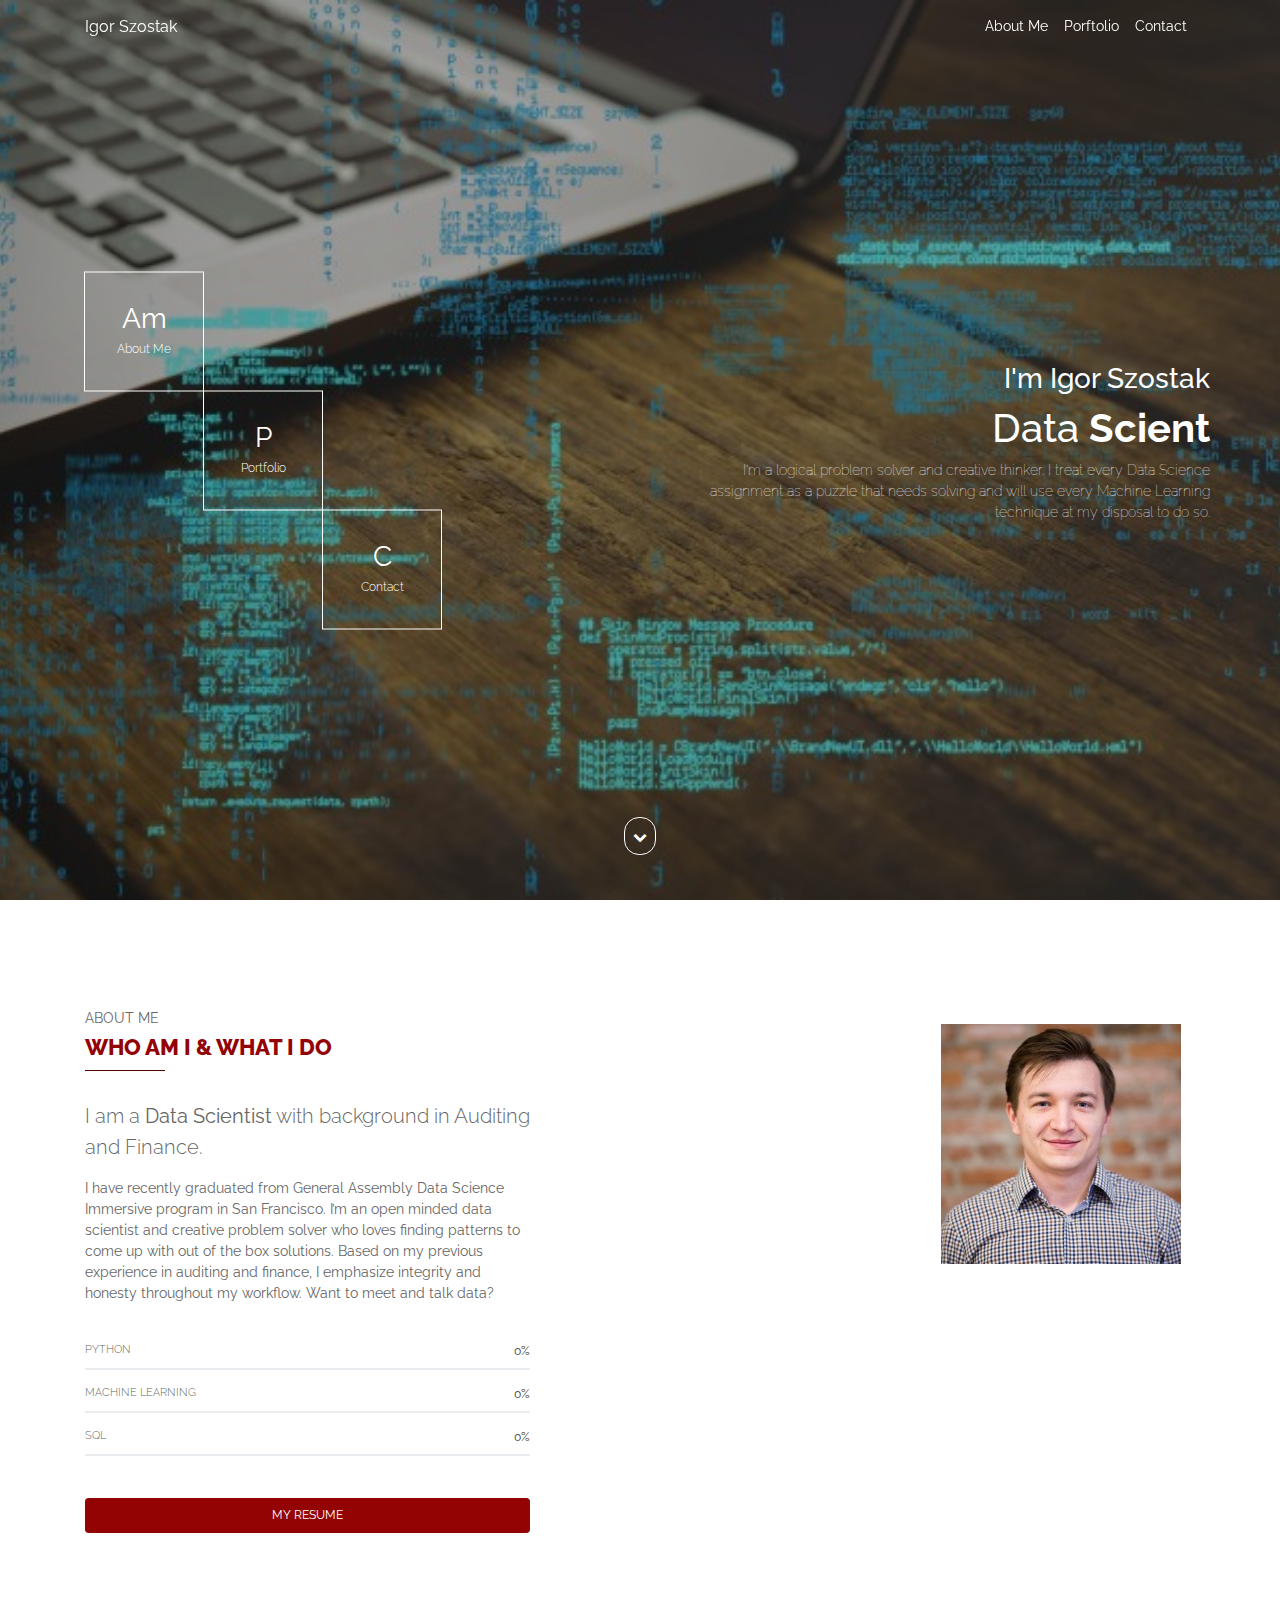
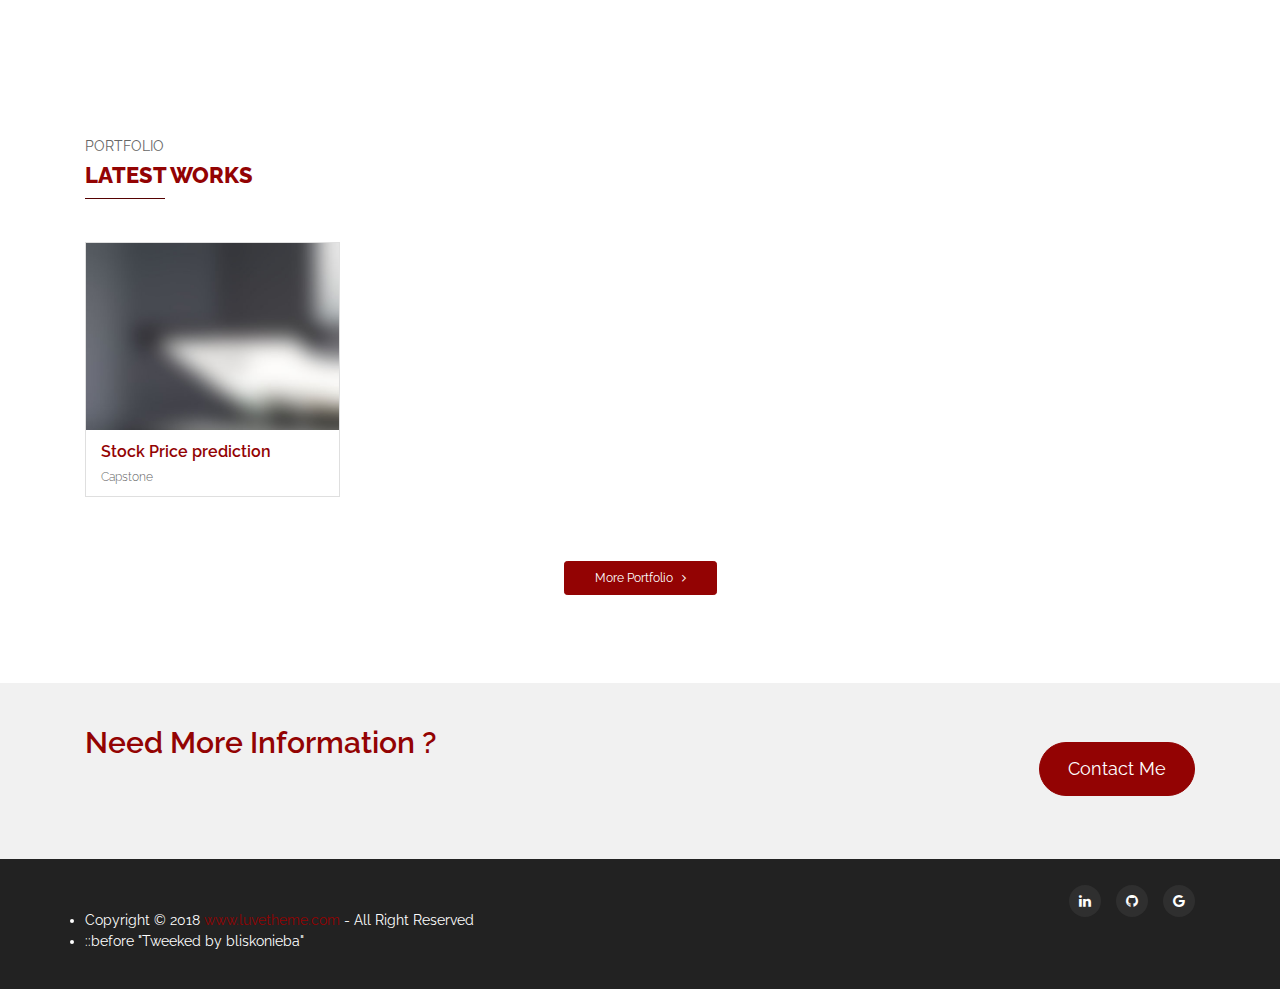
==== commit ddfbbbb3: "Initial commit" ====
--- a/index.html
+++ b/index.html
@@ -300,19 +300,19 @@
                                 <div class="card-img-top">
                                     <img src="assets/images/portfolio/portfolio-1.jpg"  alt="Your Project Name" />
                                     <div class="card-overlay">
-                                        <a href="https://github.com/bliskonieba/bliskonieba.github.io/blob/master/Technical%20report.ipynb" class="btn btn-rounded btn-default btn-sm"><i class="fa fa-link"></i></a>
+                                        <a href="personal-portfolio-stock-price.html" class="btn btn-rounded btn-default btn-sm"><i class="fa fa-link"></i></a>
                                     </div>
                                 </div>
 
                                 <div class="card-body">
-                                    <div class="card-title"><a href="#">Web Design</a></div>
+                                    <div class="card-title"><a href="#">Stock Price prediction</a></div>
                                     <div class="card-subtitle">Capstone</div>
                                 </div>
 
                             </div>
                         </div>
                     </div>
-                    <div class="col-md-3">
+                    <!-- <div class="col-md-3">
                         <div class="portfolio-item">
                             <div class="card">
                                 <div class="card-img-top">
@@ -364,11 +364,11 @@
                                 </div>
                             </div>
                         </div>
-                    </div>
+                    </div> -->
                 </div>
                 <div class="spacing-20"></div>
                 <div class="d-flex justify-content-center">
-                    <a href="" class="btn btn-primary btn-sm">More Portfolio &nbsp; <i class="fa fa-angle-right"></i></a>
+                    <a href="personal-portfolio-grid.html" class="btn btn-primary btn-sm">More Portfolio &nbsp; <i class="fa fa-angle-right"></i></a>
                 </div>
             </div>
         </div>
@@ -639,7 +639,13 @@
                     <div class="row">
                         <div class="col-md-6">
                             <p class="copyright">
-                                Copyright &copy; 2018 <a href="http://www.luvetheme.com">www.luvetheme.com</a> - All Right Reserved
+                                <li>
+                                    Copyright &copy; 2018 <a href="http://www.luvetheme.com">www.luvetheme.com</a> - All Right Reserved
+                                </li>
+                                <li>
+                                    ::before
+                                    "Tweeked by bliskonieba"
+                                </li>
                             </p>
                         </div>
                         <div class="col-md-6 d-flex justify-content-end">
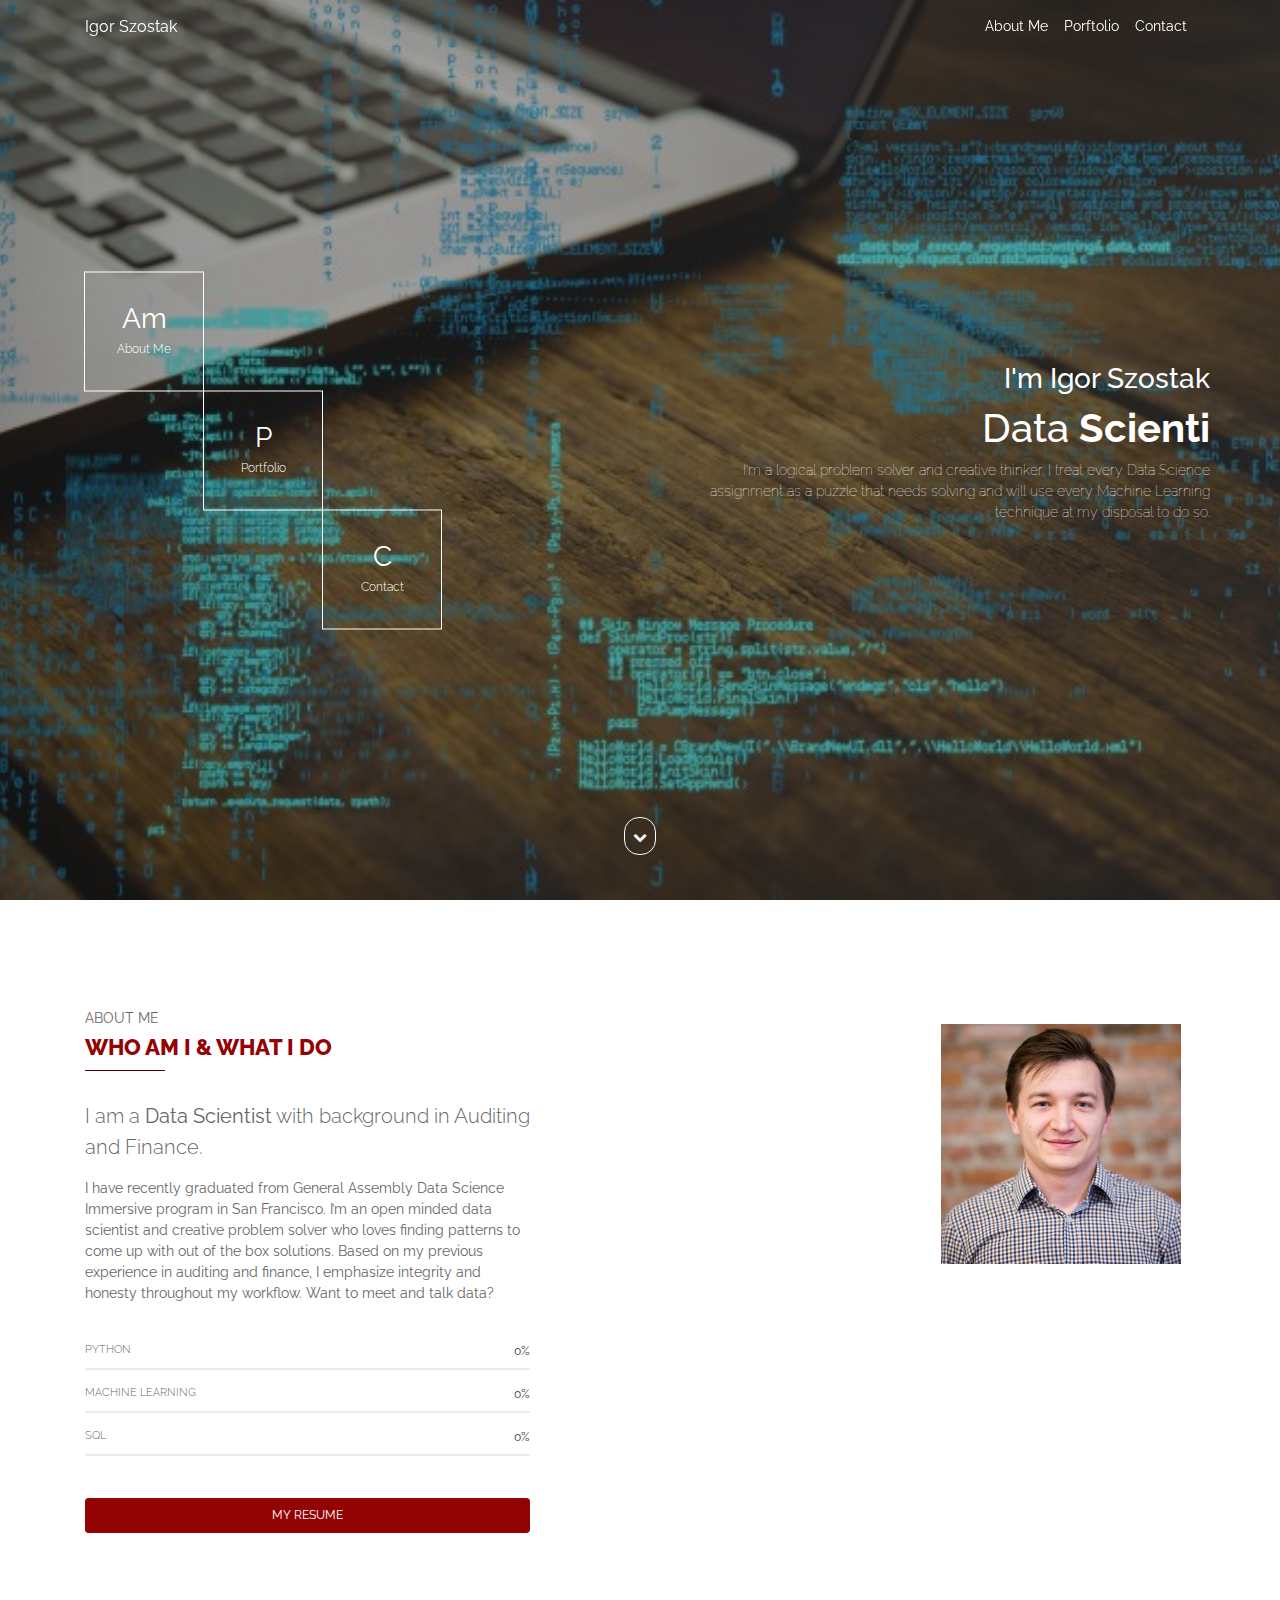
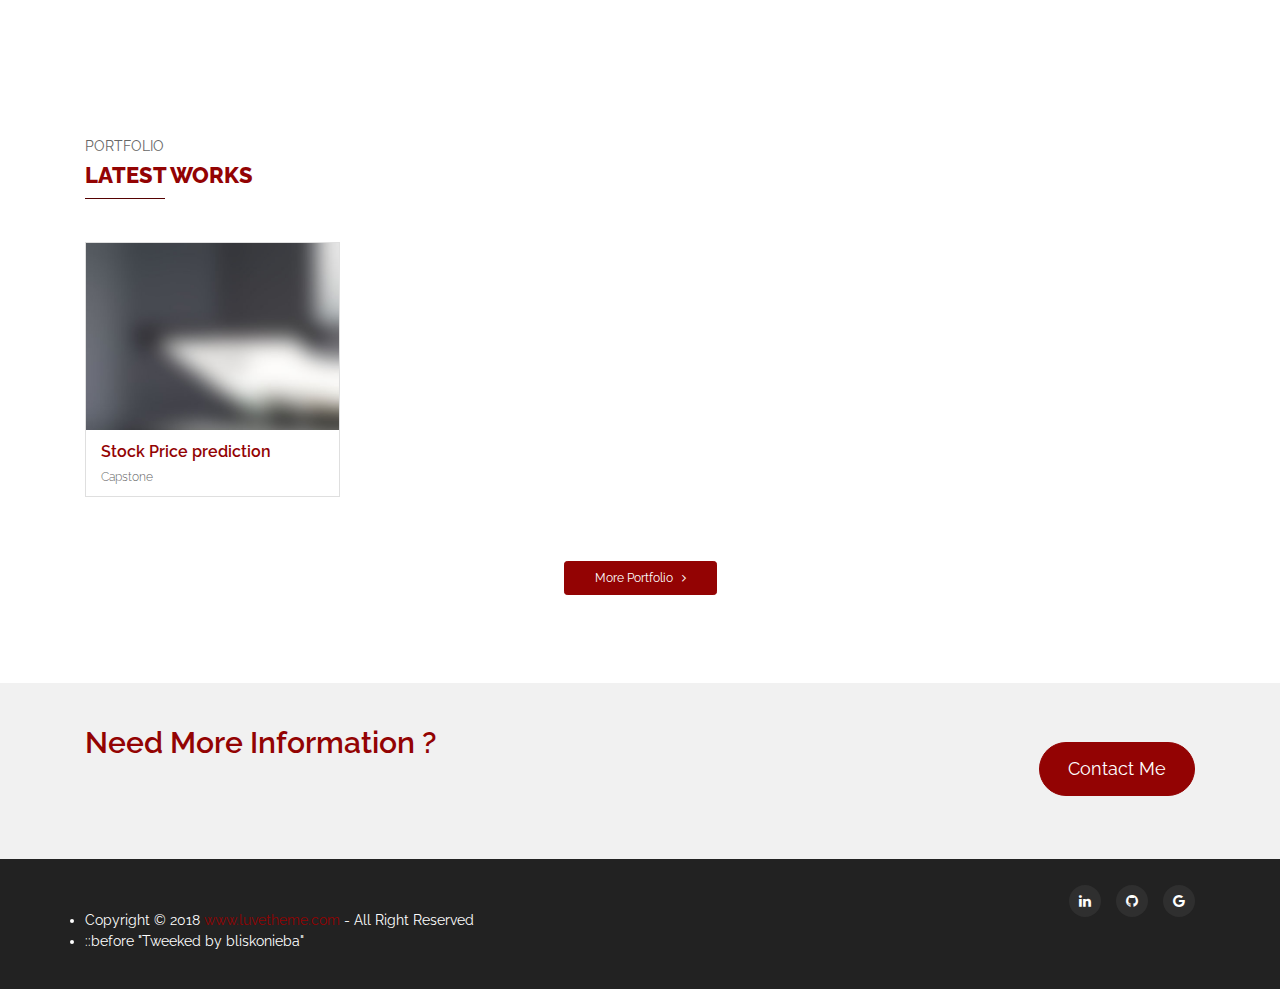
==== commit 518eb657: "Initial commit" ====
--- a/index.html
+++ b/index.html
@@ -305,7 +305,7 @@
                                 </div>
 
                                 <div class="card-body">
-                                    <div class="card-title"><a href="#">Stock Price prediction</a></div>
+                                    <div class="card-title"><a href="personal-portfolio-stock-price.html">Stock Price prediction</a></div>
                                     <div class="card-subtitle">Capstone</div>
                                 </div>
 
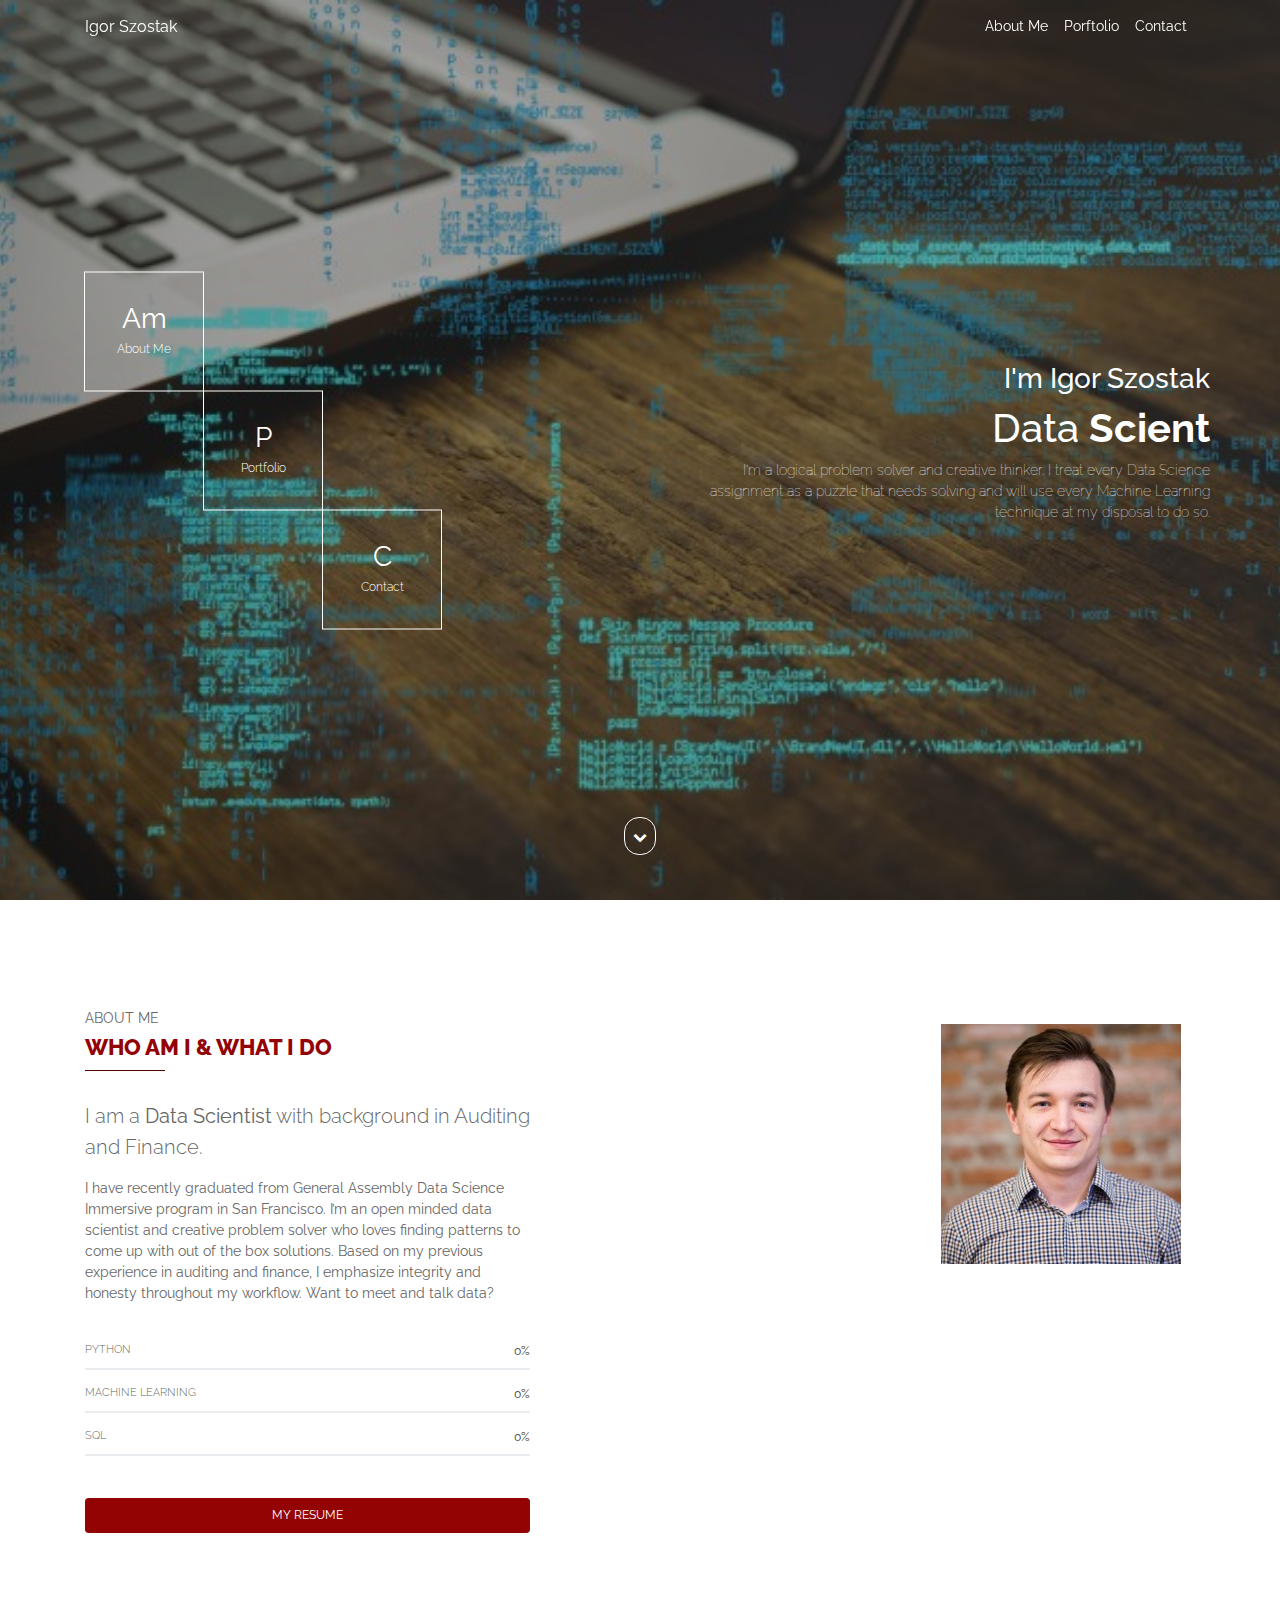
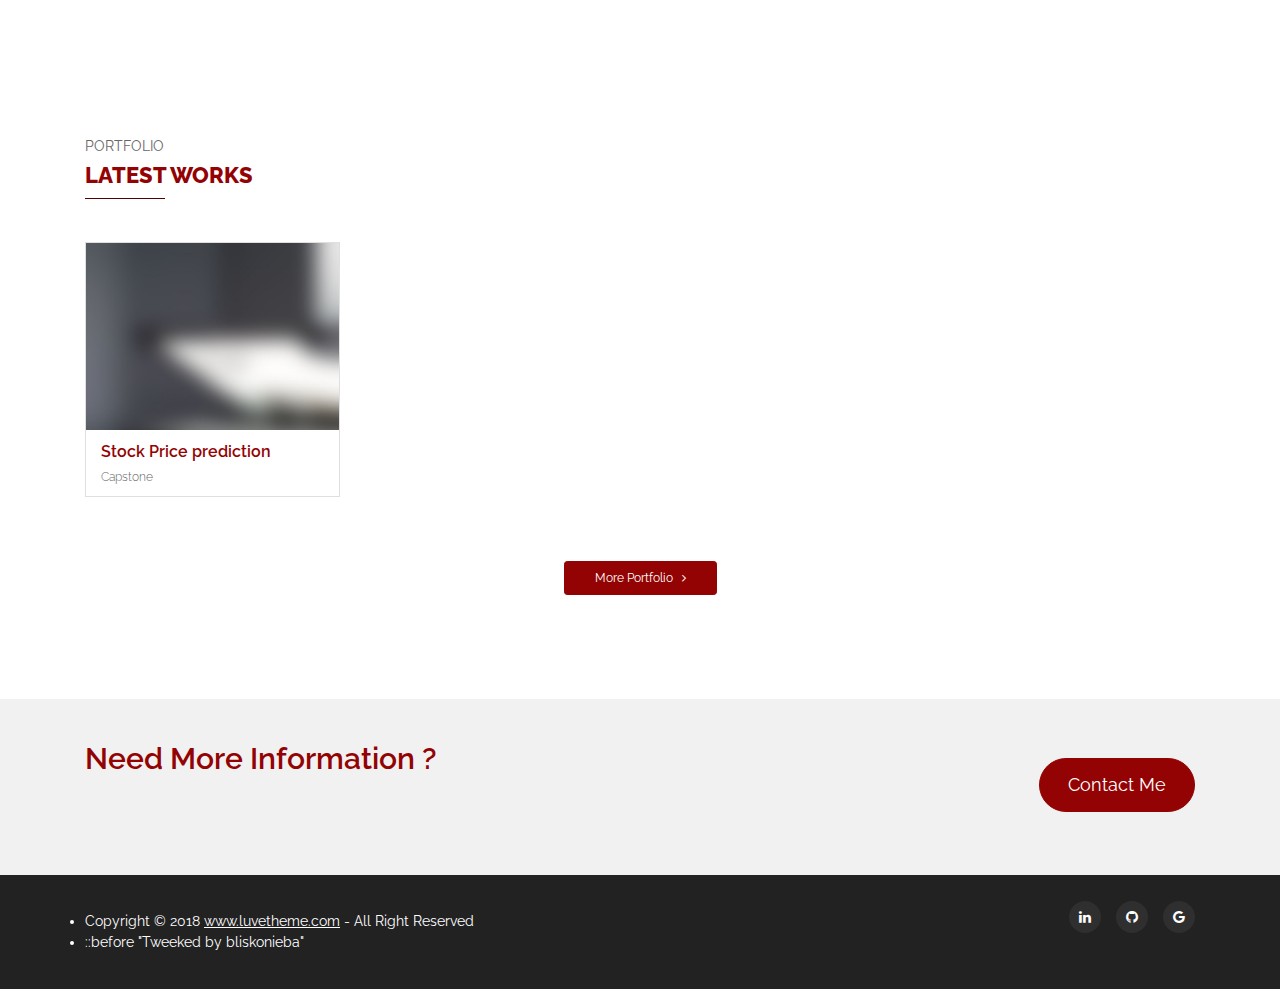
==== commit bc2278d2: "Initial commit" ====
--- a/index.html
+++ b/index.html
@@ -638,7 +638,7 @@
                 <div class="container">
                     <div class="row">
                         <div class="col-md-6">
-                            <p class="copyright">
+                            <ul class="copyright">
                                 <li>
                                     Copyright &copy; 2018 <a href="http://www.luvetheme.com">www.luvetheme.com</a> - All Right Reserved
                                 </li>
@@ -646,7 +646,7 @@
                                     ::before
                                     "Tweeked by bliskonieba"
                                 </li>
-                            </p>
+                            </ul>
                         </div>
                         <div class="col-md-6 d-flex justify-content-end">
                             <ul class="social">
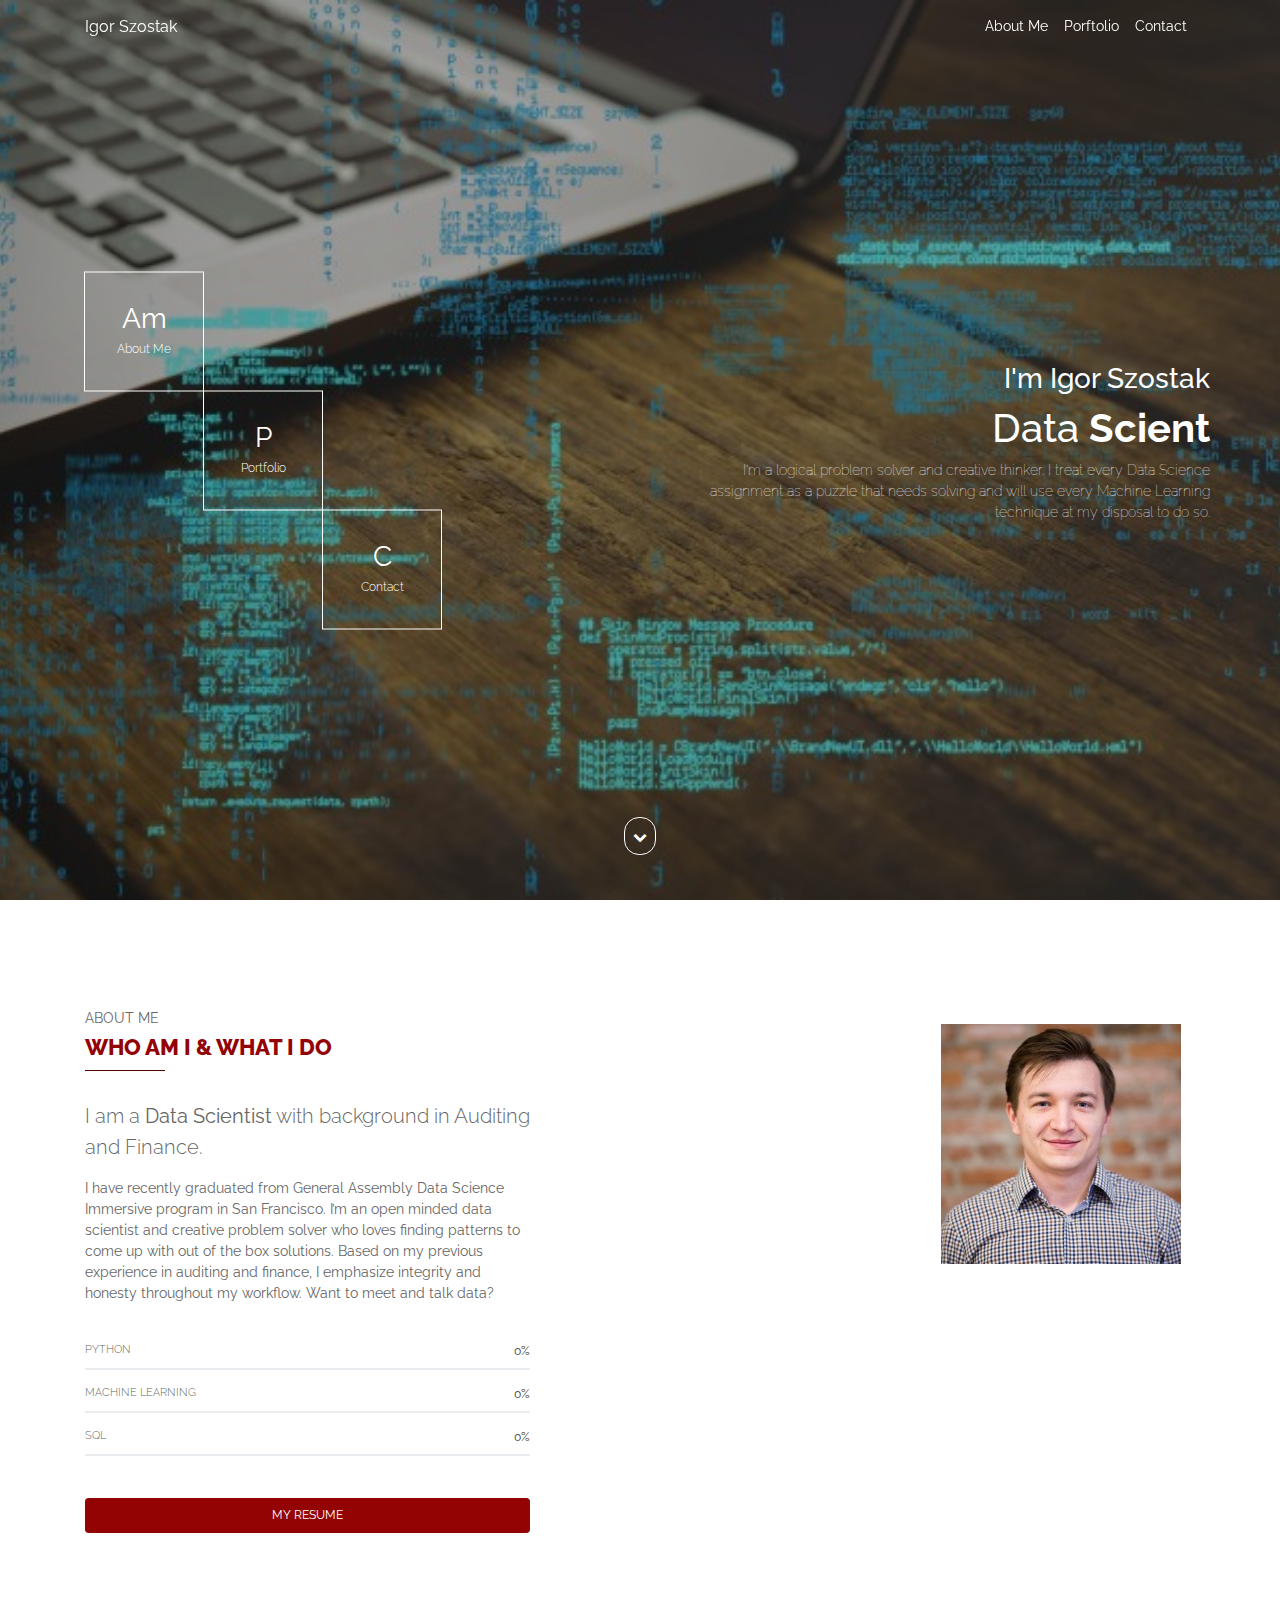
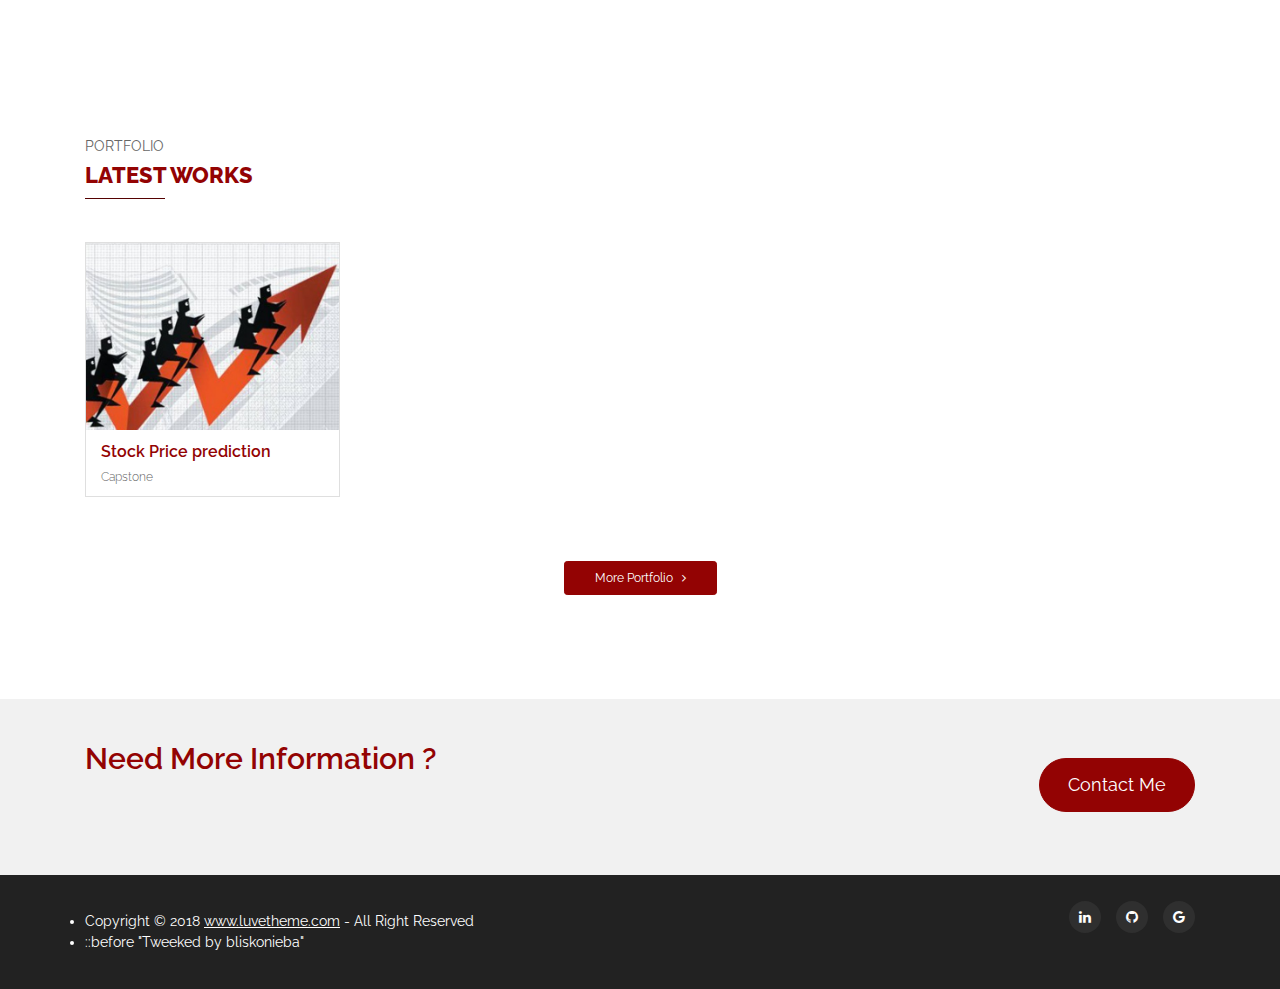
==== commit 8706dbf3: "Initial commit" ====
--- a/index.html
+++ b/index.html
@@ -298,9 +298,9 @@
                         <div class="portfolio-item">
                             <div class="card">
                                 <div class="card-img-top">
-                                    <img src="assets/images/portfolio/portfolio-1.jpg"  alt="Your Project Name" />
+                                    <img src="assets/images/portfolio/stock price/stock-price2.jpg"  alt="Your Project Name" />
                                     <div class="card-overlay">
-                                        <a href="personal-portfolio-stock-price.html" class="btn btn-rounded btn-default btn-sm"><i class="fa fa-link"></i></a>
+                                        <a href="https://github.com/bliskonieba/bliskonieba.github.io/blob/master/Technical%20report/Technical%20report.ipynb" class="btn btn-rounded btn-default btn-sm"><i class="fa fa-link"></i></a>
                                     </div>
                                 </div>
 
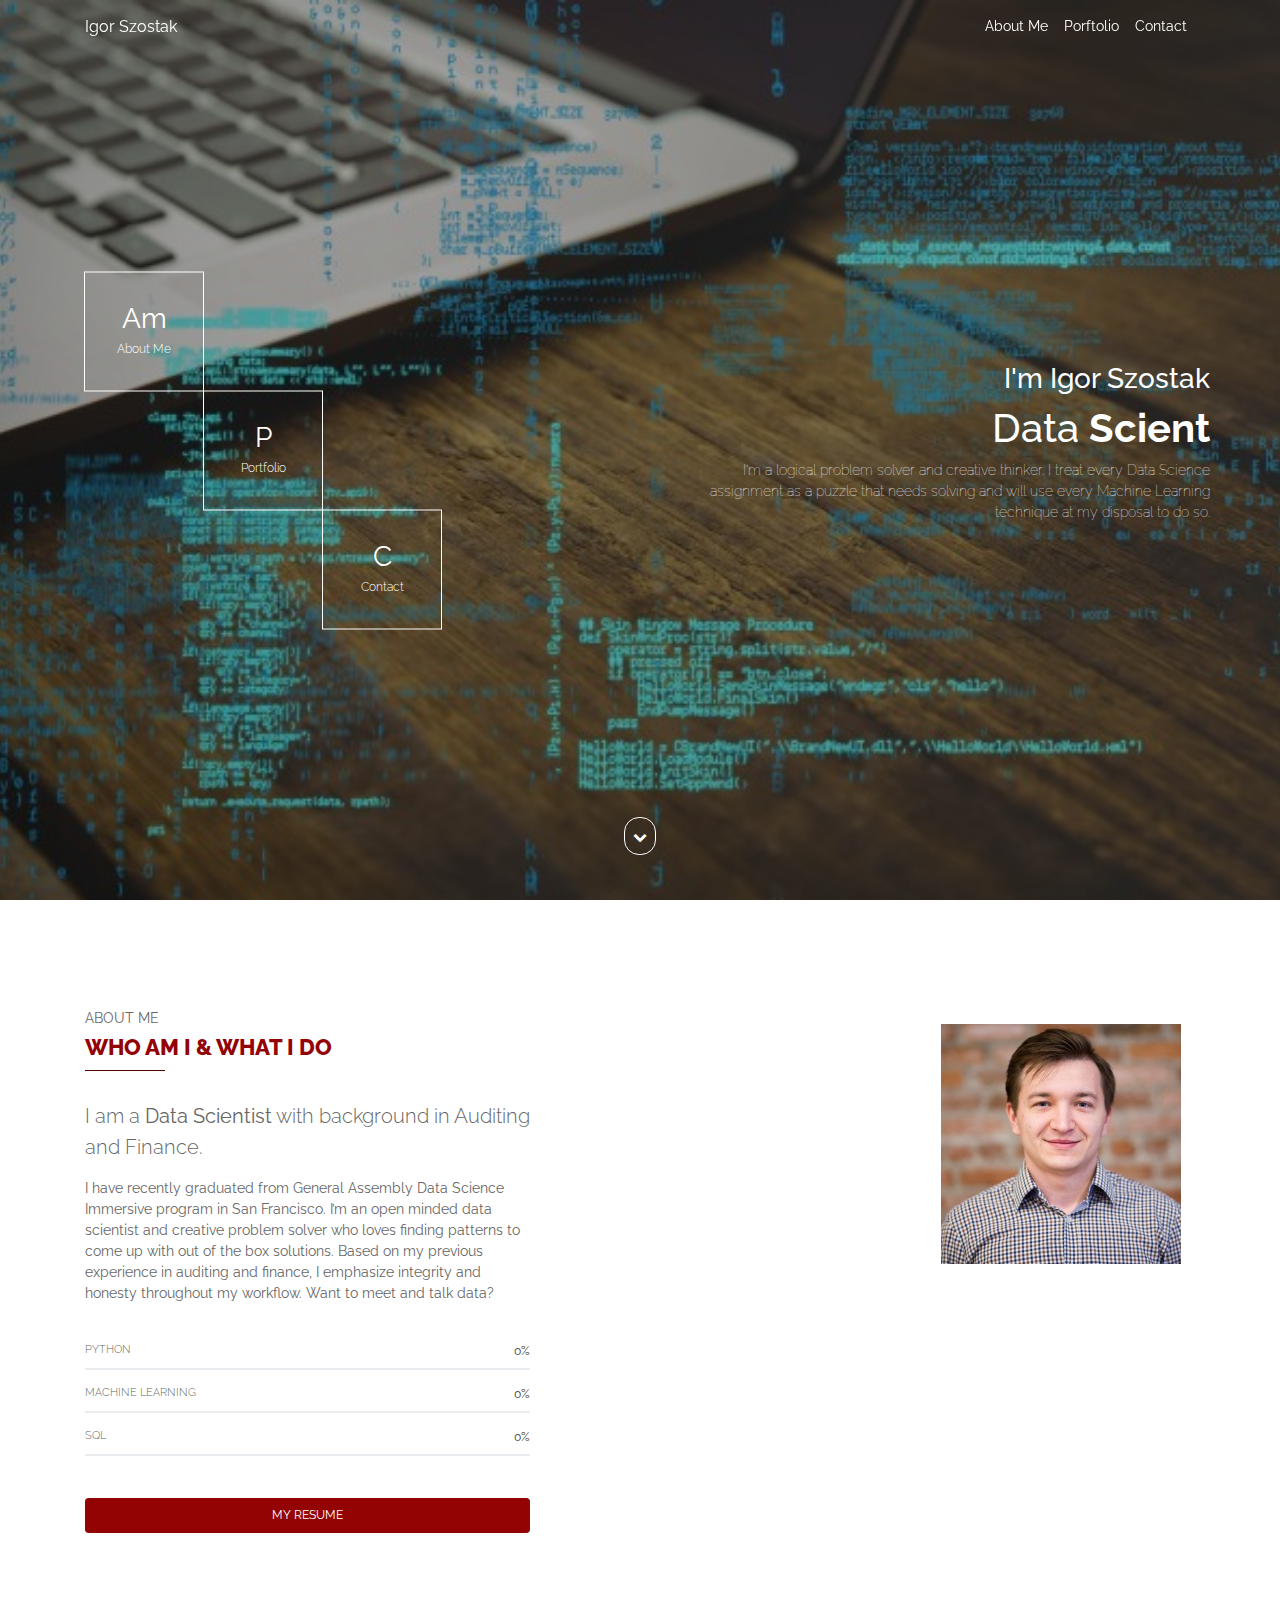
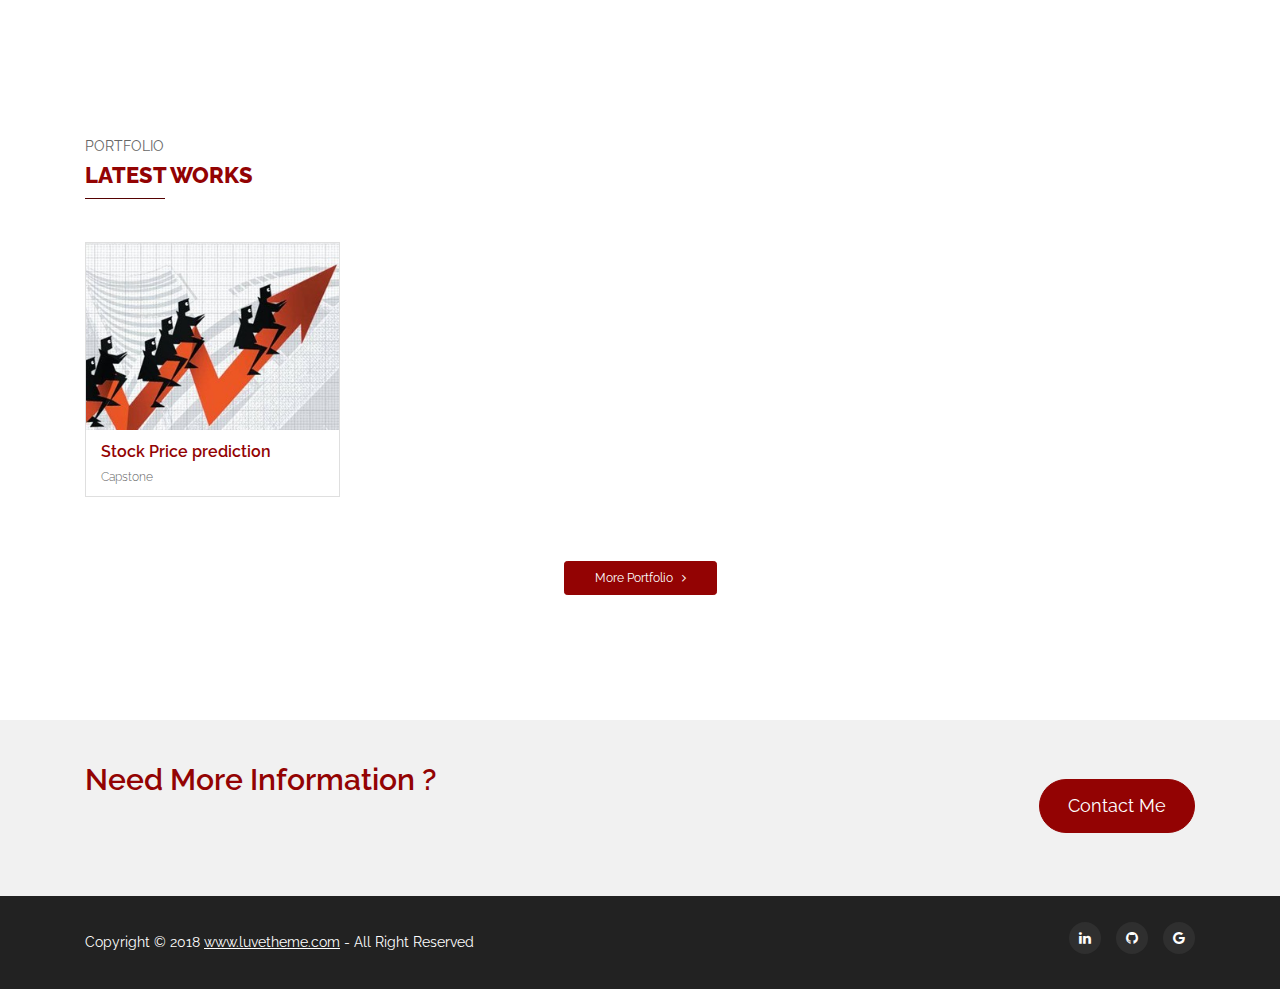
==== commit 2cbe8e3c: "Initial commit" ====
--- a/index.html
+++ b/index.html
@@ -638,15 +638,9 @@
                 <div class="container">
                     <div class="row">
                         <div class="col-md-6">
-                            <ul class="copyright">
-                                <li>
-                                    Copyright &copy; 2018 <a href="http://www.luvetheme.com">www.luvetheme.com</a> - All Right Reserved
-                                </li>
-                                <li>
-                                    ::before
-                                    "Tweeked by bliskonieba"
-                                </li>
-                            </ul>
+                            <p class="copyright">
+                                Copyright &copy; 2018 <a href="http://www.luvetheme.com">www.luvetheme.com</a> - All Right Reserved
+                            </p>
                         </div>
                         <div class="col-md-6 d-flex justify-content-end">
                             <ul class="social">
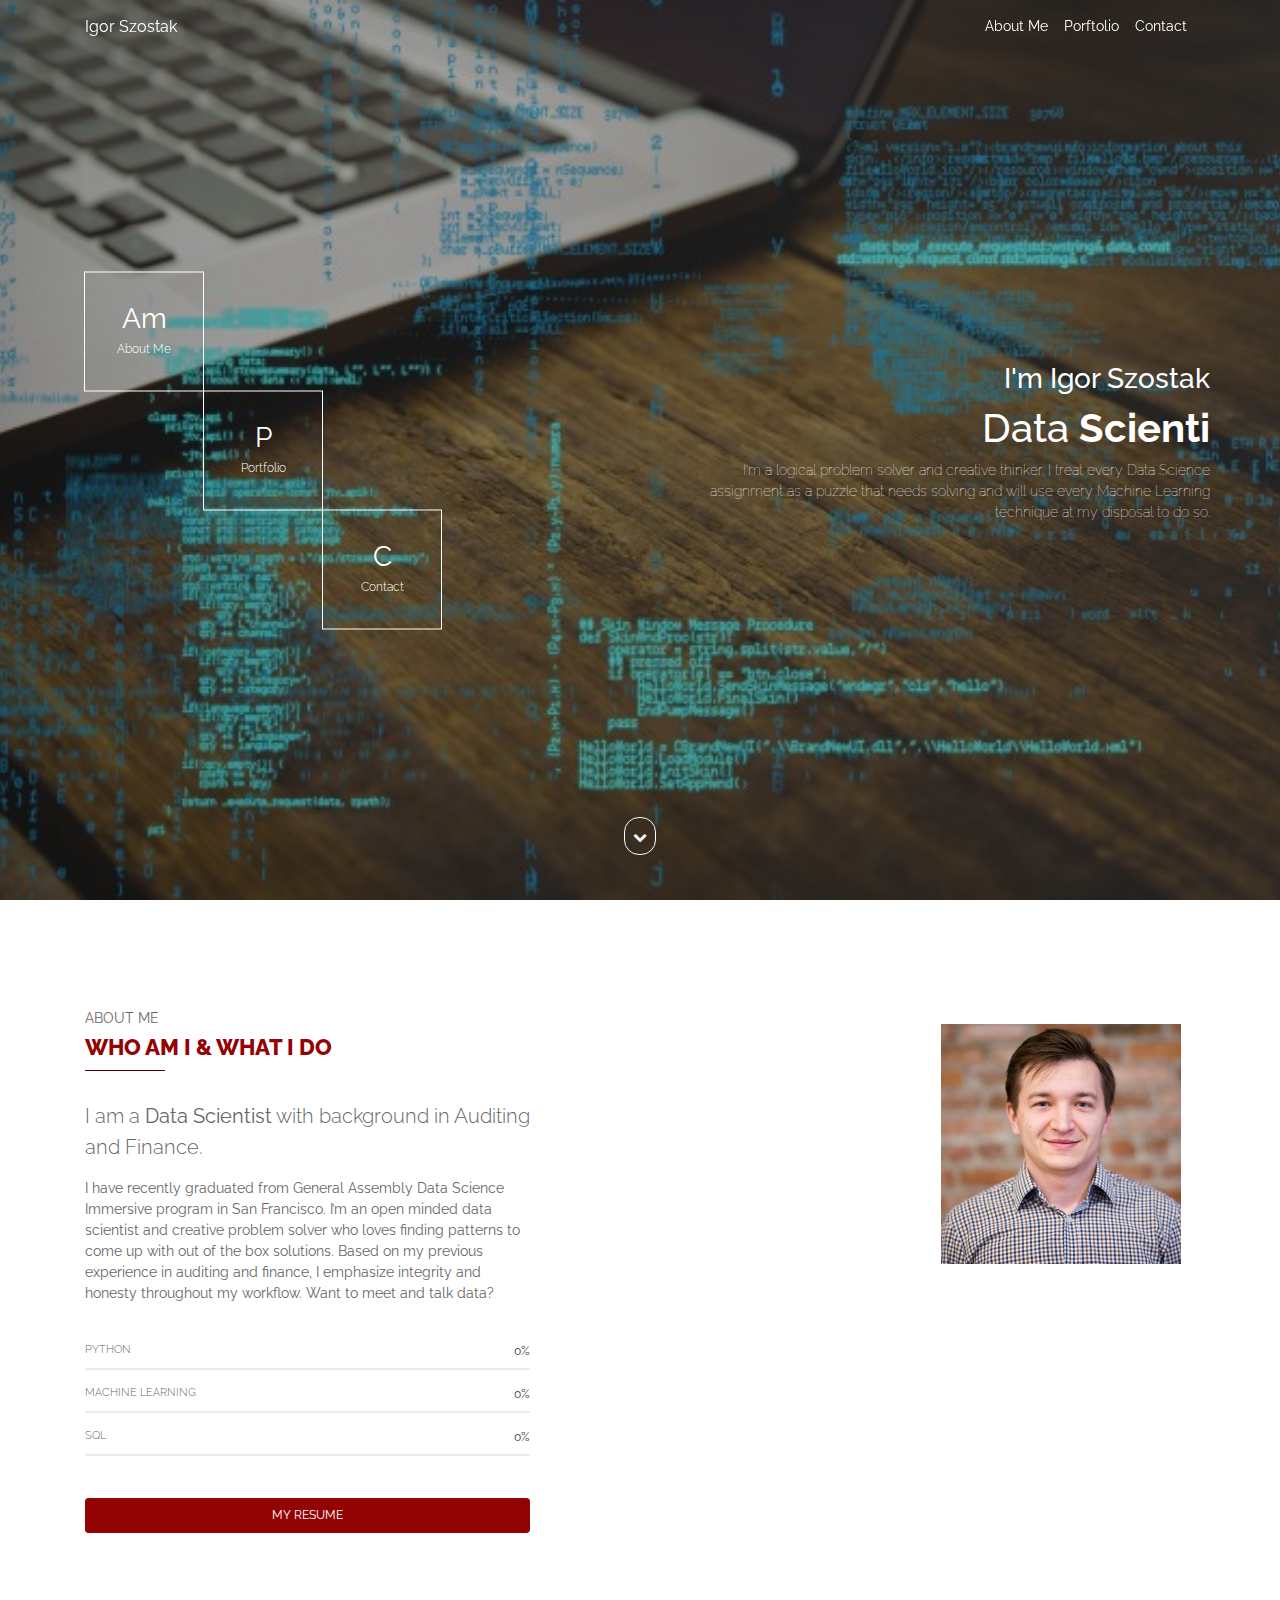
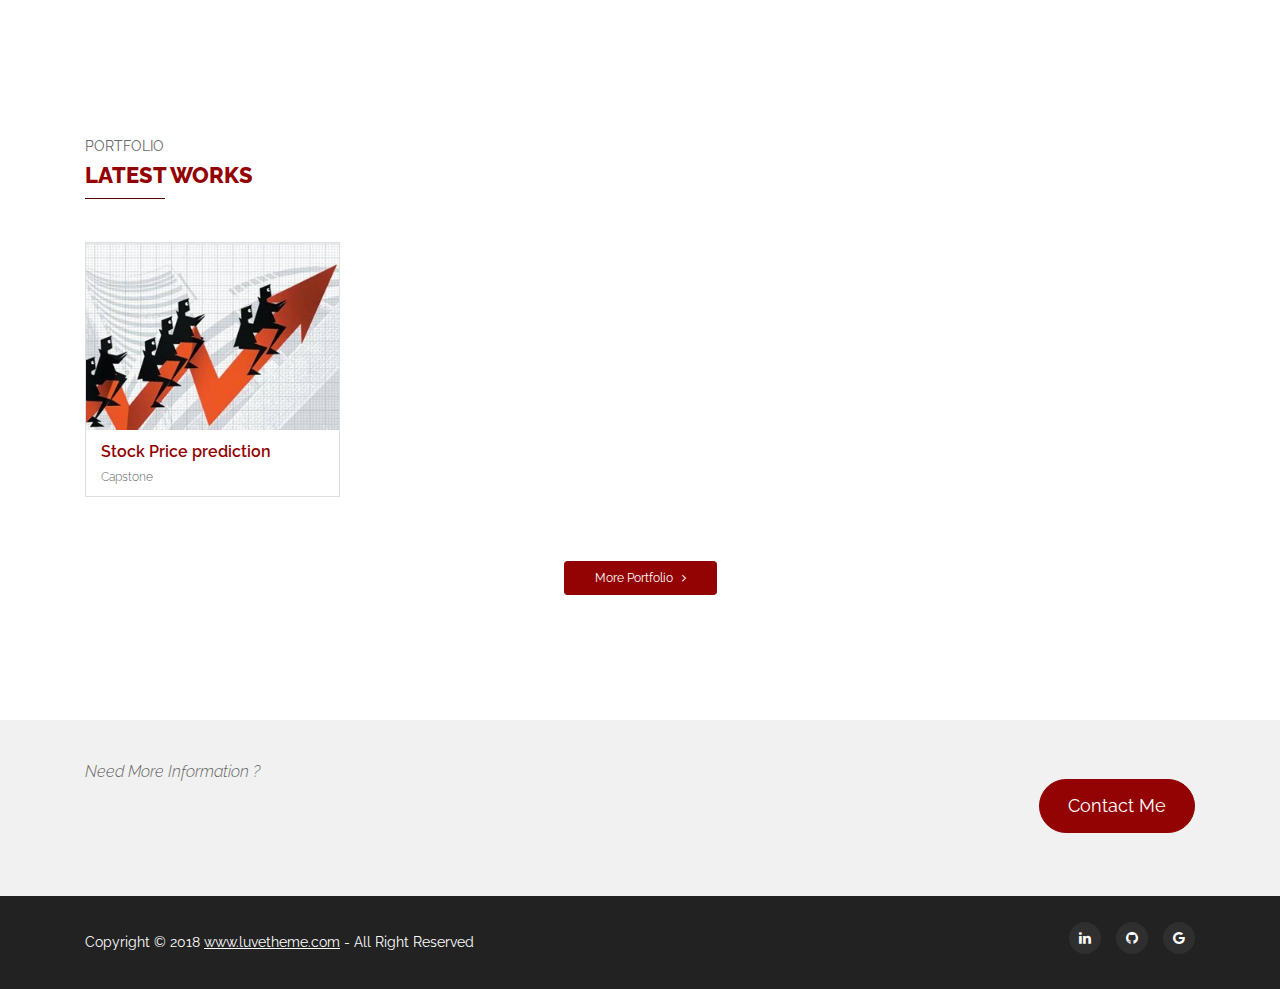
==== commit 62d20443: "cosmetic changes" ====
--- a/index.html
+++ b/index.html
@@ -6,7 +6,7 @@
         <!-- Always force latest IE rendering engine (even in intranet) & Chrome Frame Remove this if you use the .htaccess -->
         <meta http-equiv="X-UA-Compatible" content="IE=edge">
 
-        <title>Homepage Personal - LUVEFOLIO</title>
+        <title>Homepage Personal - Igor Szostak</title>
         <meta name="description" content="Multipurpose Portfolio Template - Luvefolio">
         <meta name="author" content="luvetheme">
 
@@ -58,7 +58,7 @@
                             </div>
                         </li> -->
                         <li class="nav-item dropdown">
-                            <a class="nav-link" href="#">Porftolio</a>
+                            <a class="nav-link" href="personal-portfolio-grid.html">Porftolio</a>
                             <div class="dropdown-content">
                                 <ul class="submenu">
                                     <li><a href="personal-portfolio-grid.html">Grid</a></li>
@@ -171,7 +171,7 @@
                                     Python
                                 </div>
                                 <div class="progress">
-                                    <div class="progress-bar" role="progressbar" aria-valuenow="70" aria-valuemin="0" aria-valuemax="100">
+                                    <div class="progress-bar" role="progressbar" aria-valuenow="75" aria-valuemin="0" aria-valuemax="100">
                                         <span class="progress-value">0%</span>
                                     </div>
                                 </div>
@@ -182,7 +182,7 @@
                                     Machine Learning
                                 </div>
                                 <div class="progress">
-                                    <div class="progress-bar" role="progressbar" aria-valuenow="50" aria-valuemin="0" aria-valuemax="100">
+                                    <div class="progress-bar" role="progressbar" aria-valuenow="70" aria-valuemin="0" aria-valuemax="100">
                                         <span class="progress-value">0%</span>
                                     </div>
                                 </div>
@@ -193,7 +193,7 @@
                                     SQL
                                 </div>
                                 <div class="progress">
-                                    <div class="progress-bar" role="progressbar" aria-valuenow="65" aria-valuemin="0" aria-valuemax="100">
+                                    <div class="progress-bar" role="progressbar" aria-valuenow="80" aria-valuemin="0" aria-valuemax="100">
                                         <span class="progress-value">0%</span>
                                     </div>
                                 </div>
@@ -622,7 +622,8 @@
             <div class="cta-section">
                 <div class="container">
                     <div class="cta-text">
-                        <h3 class="cta-title">
+                        <!-- <h3 class="cta-title"> -->
+                        <h3 class="cta-desc">
                             Need More Information ?
                         </h3>
                         <p class="cta-desc">
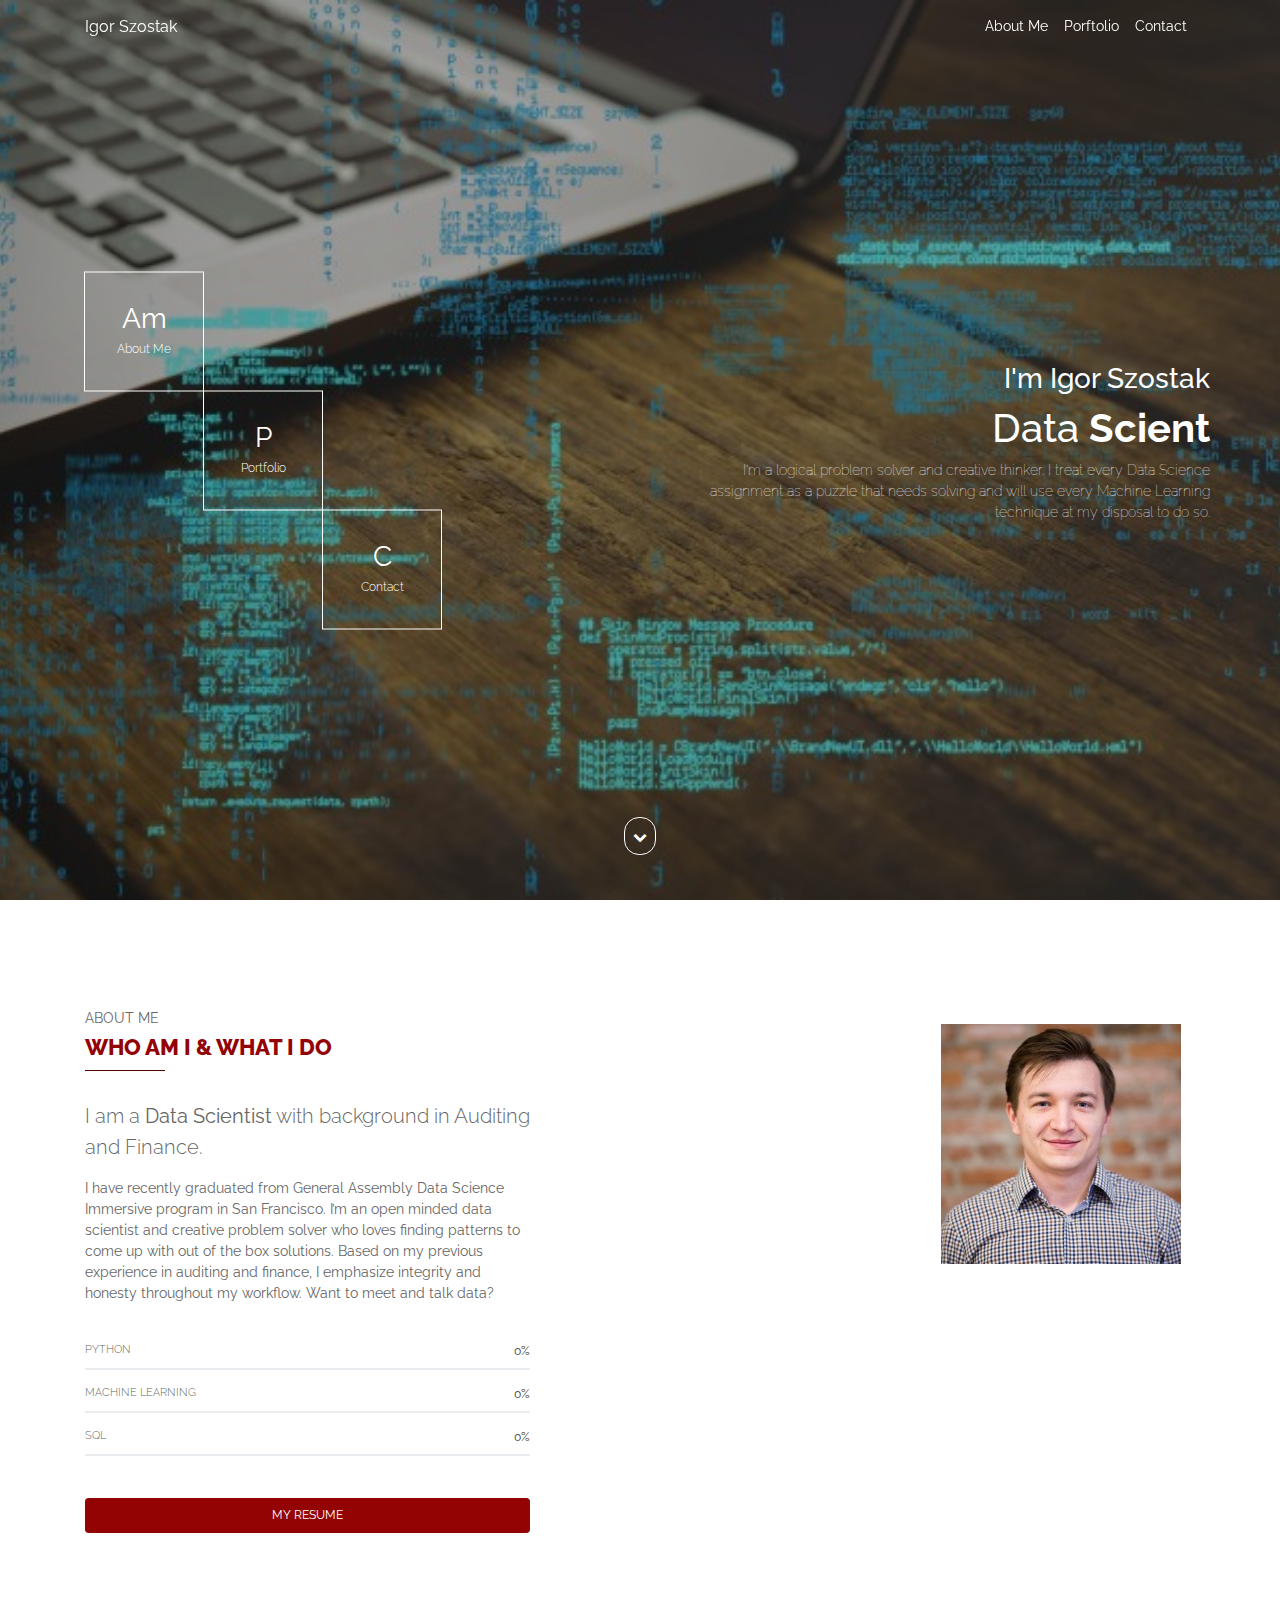
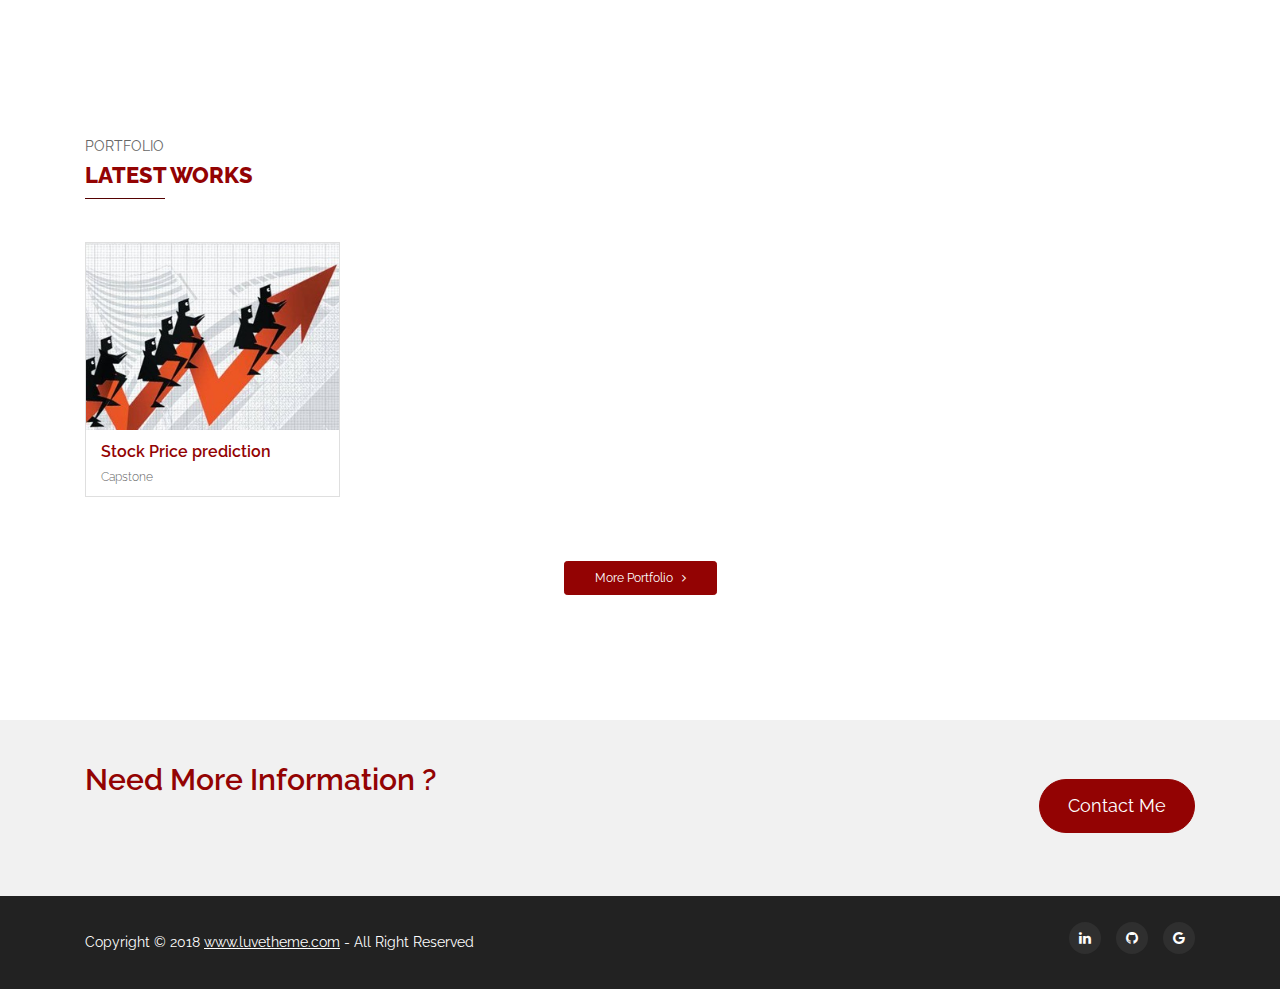
==== commit 6c98f40a: "cosmetic changes" ====
--- a/index.html
+++ b/index.html
@@ -622,8 +622,7 @@
             <div class="cta-section">
                 <div class="container">
                     <div class="cta-text">
-                        <!-- <h3 class="cta-title"> -->
-                        <h3 class="cta-desc">
+                        <h3 class="cta-title">
                             Need More Information ?
                         </h3>
                         <p class="cta-desc">
